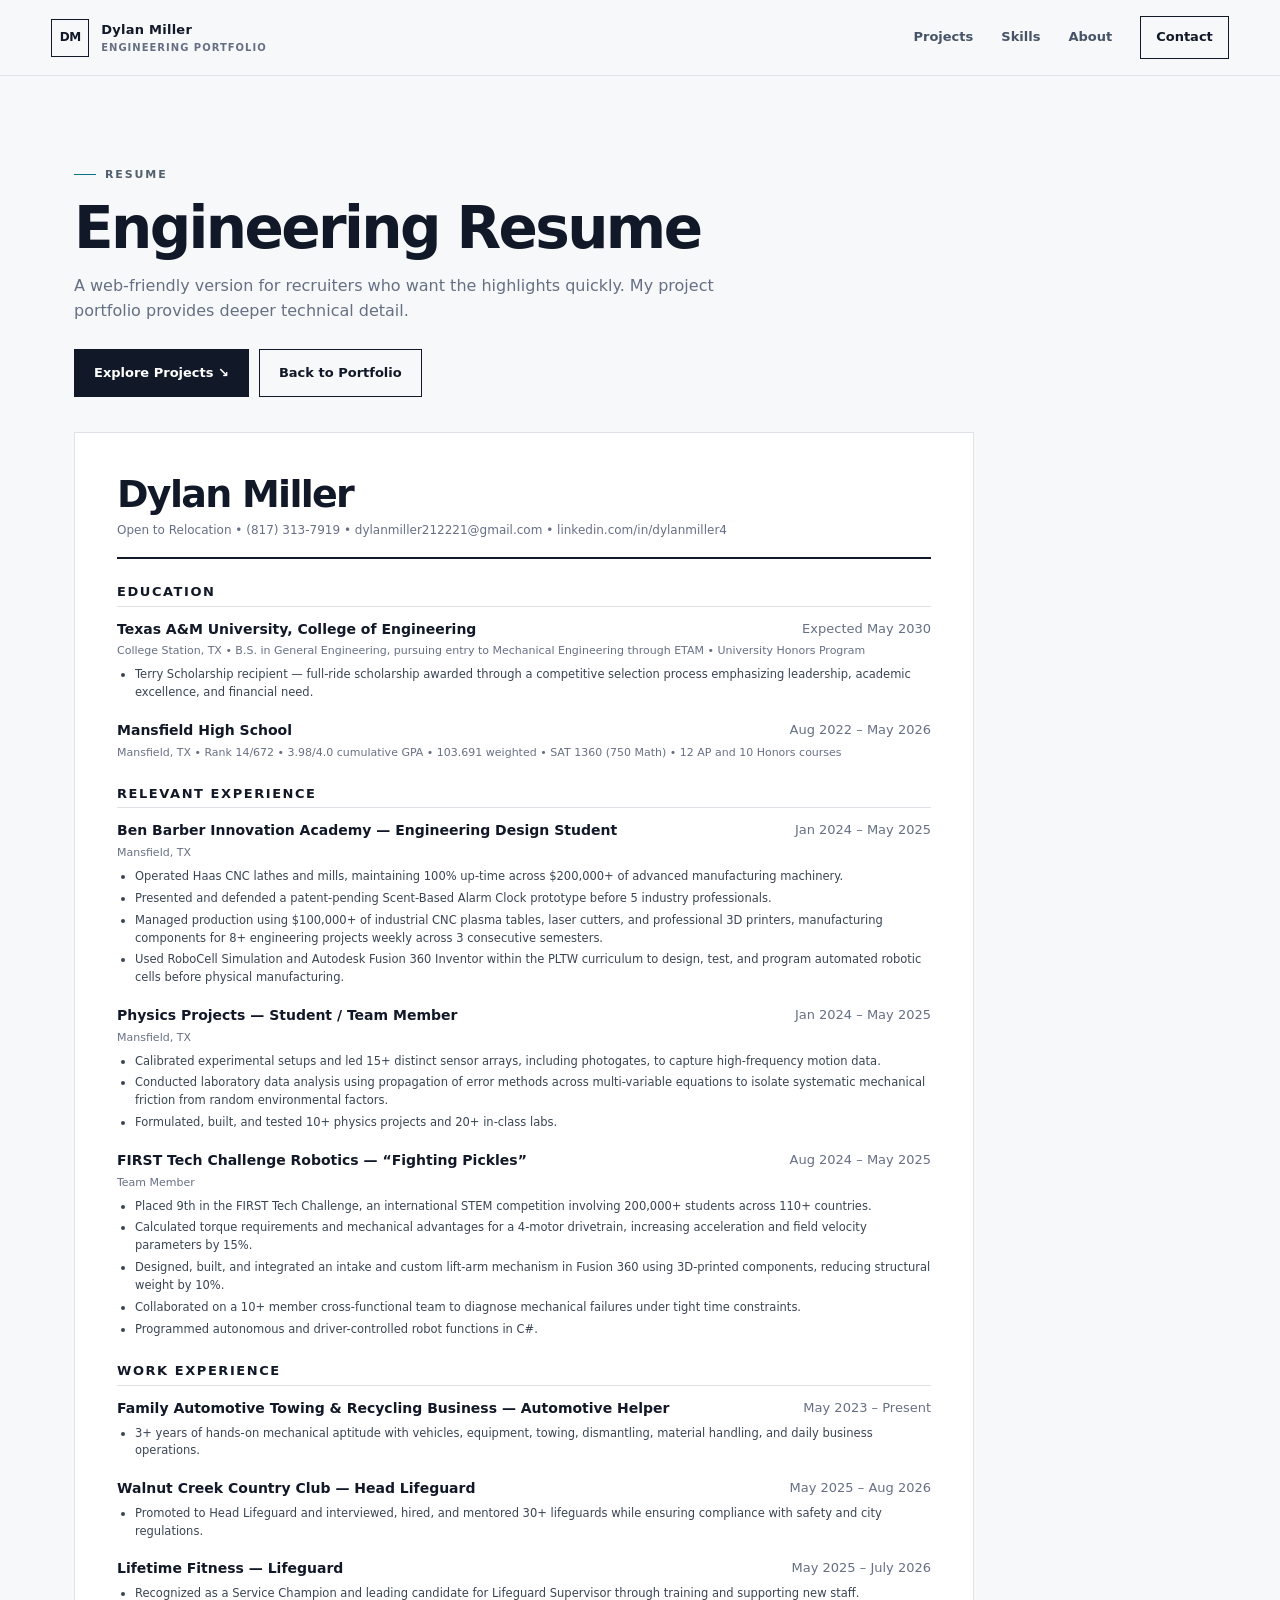
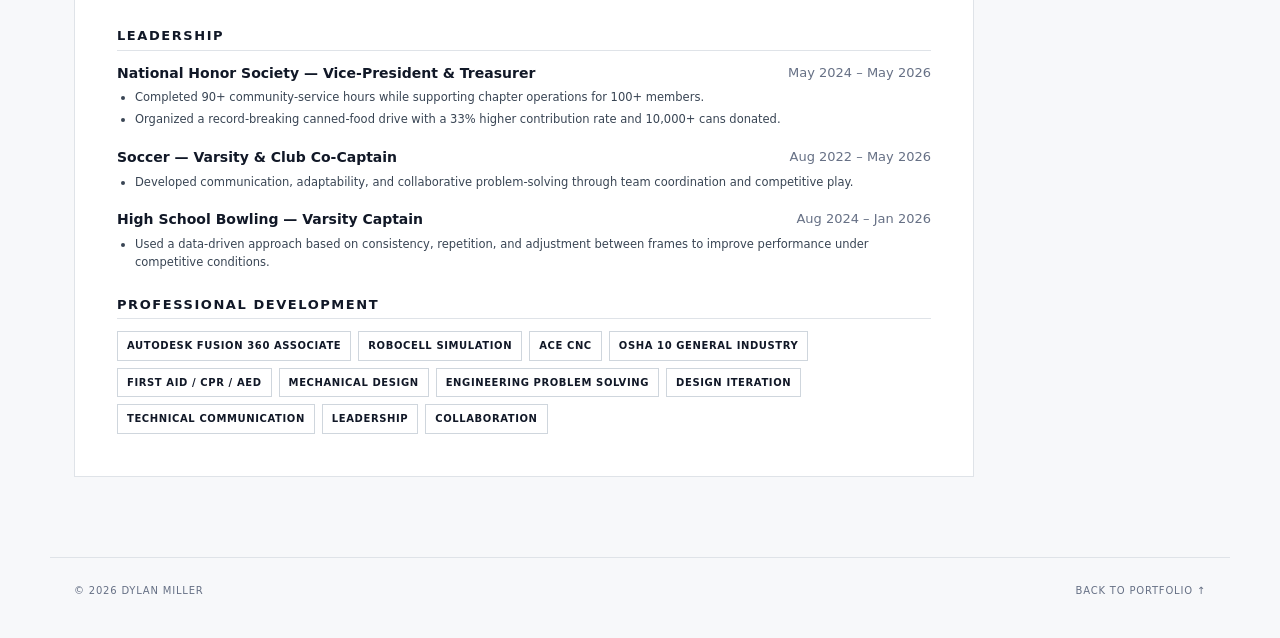
==== resume.html @ 082cd070 "Add files via upload" ====
<!DOCTYPE html>
<html lang="en">
<head>
<meta charset="UTF-8">
<meta name="viewport" content="width=device-width,initial-scale=1.0">
<title>Resume | Dylan Miller</title>
<link rel="stylesheet" href="styles.css">
<style>
.resume-page{padding-bottom:80px}
.web-resume{background:#fff;border:1px solid var(--line);padding:42px;max-width:900px;margin-top:35px}
.web-resume header{border-bottom:2px solid var(--ink);padding-bottom:18px;margin-bottom:24px}
.web-resume h1{font-size:38px;margin:0 0 6px}
.contact-line{font-size:12px;color:var(--muted)}
.resume-section{margin-top:26px}
.resume-section h2{font-size:13px;letter-spacing:.12em;text-transform:uppercase;border-bottom:1px solid var(--line);padding-bottom:7px;margin-bottom:12px}
.resume-item{margin-bottom:18px}
.resume-item .top{display:flex;justify-content:space-between;gap:20px;font-size:13px}
.resume-item .top strong{font-size:14px}
.resume-item .date{color:var(--muted);white-space:nowrap}
.resume-item .sub{font-size:11px;color:var(--muted);margin:2px 0 7px}
.resume-item ul{margin:5px 0 0 18px;padding:0}
.resume-item li{font-size:11.5px;margin:4px 0;color:#394554}
.resume-tags{display:flex;flex-wrap:wrap;gap:7px}
.resume-tags span{border:1px solid #cfd6dd;padding:6px 9px;font-size:10px;font-weight:750;text-transform:uppercase;letter-spacing:.06em}
.resume-actions{display:flex;gap:10px;margin-top:25px;flex-wrap:wrap}
@media(max-width:650px){.web-resume{padding:25px}.resume-item .top{display:block}.resume-item .date{display:block;margin-top:2px}}
</style>
</head>
<body>
<header class="site-header">
<a class="brand" href="index.html"><span class="brand-mark">DM</span><span class="brand-text">Dylan Miller<span>Engineering Portfolio</span></span></a>
<nav><a href="index.html#projects">Projects</a><a href="index.html#skills">Skills</a><a href="index.html#about">About</a><a class="nav-cta" href="index.html#contact">Contact</a></nav>
</header>

<main class="resume-page">
<div class="kicker"><span></span> RESUME</div>
<h1>Engineering Resume</h1>
<p class="resume-note">A web-friendly version for recruiters who want the highlights quickly. My project portfolio provides deeper technical detail.</p>

<div class="resume-actions">
<a class="btn primary" href="index.html#projects">Explore Projects ↘</a>
<a class="btn secondary" href="index.html">Back to Portfolio</a>
</div>

<section class="web-resume">
<header>
<h1>Dylan Miller</h1>
<div class="contact-line">Open to Relocation • (817) 313-7919 • dylanmiller212221@gmail.com • linkedin.com/in/dylanmiller4</div>
</header>

<div class="resume-section">
<h2>Education</h2>
<div class="resume-item">
<div class="top"><strong>Texas A&M University, College of Engineering</strong><span class="date">Expected May 2030</span></div>
<div class="sub">College Station, TX • B.S. in General Engineering, pursuing entry to Mechanical Engineering through ETAM • University Honors Program</div>
<ul><li>Terry Scholarship recipient — full-ride scholarship awarded through a competitive selection process emphasizing leadership, academic excellence, and financial need.</li></ul>
</div>
<div class="resume-item">
<div class="top"><strong>Mansfield High School</strong><span class="date">Aug 2022 – May 2026</span></div>
<div class="sub">Mansfield, TX • Rank 14/672 • 3.98/4.0 cumulative GPA • 103.691 weighted • SAT 1360 (750 Math) • 12 AP and 10 Honors courses</div>
</div>
</div>

<div class="resume-section">
<h2>Relevant Experience</h2>
<div class="resume-item">
<div class="top"><strong>Ben Barber Innovation Academy — Engineering Design Student</strong><span class="date">Jan 2024 – May 2025</span></div>
<div class="sub">Mansfield, TX</div>
<ul>
<li>Operated Haas CNC lathes and mills, maintaining 100% up-time across $200,000+ of advanced manufacturing machinery.</li>
<li>Presented and defended a patent-pending Scent-Based Alarm Clock prototype before 5 industry professionals.</li>
<li>Managed production using $100,000+ of industrial CNC plasma tables, laser cutters, and professional 3D printers, manufacturing components for 8+ engineering projects weekly across 3 consecutive semesters.</li>
<li>Used RoboCell Simulation and Autodesk Fusion 360 Inventor within the PLTW curriculum to design, test, and program automated robotic cells before physical manufacturing.</li>
</ul>
</div>

<div class="resume-item">
<div class="top"><strong>Physics Projects — Student / Team Member</strong><span class="date">Jan 2024 – May 2025</span></div>
<div class="sub">Mansfield, TX</div>
<ul>
<li>Calibrated experimental setups and led 15+ distinct sensor arrays, including photogates, to capture high-frequency motion data.</li>
<li>Conducted laboratory data analysis using propagation of error methods across multi-variable equations to isolate systematic mechanical friction from random environmental factors.</li>
<li>Formulated, built, and tested 10+ physics projects and 20+ in-class labs.</li>
</ul>
</div>

<div class="resume-item">
<div class="top"><strong>FIRST Tech Challenge Robotics — “Fighting Pickles”</strong><span class="date">Aug 2024 – May 2025</span></div>
<div class="sub">Team Member</div>
<ul>
<li>Placed 9th in the FIRST Tech Challenge, an international STEM competition involving 200,000+ students across 110+ countries.</li>
<li>Calculated torque requirements and mechanical advantages for a 4-motor drivetrain, increasing acceleration and field velocity parameters by 15%.</li>
<li>Designed, built, and integrated an intake and custom lift-arm mechanism in Fusion 360 using 3D-printed components, reducing structural weight by 10%.</li>
<li>Collaborated on a 10+ member cross-functional team to diagnose mechanical failures under tight time constraints.</li>
<li>Programmed autonomous and driver-controlled robot functions in C#.</li>
</ul>
</div>
</div>

<div class="resume-section">
<h2>Work Experience</h2>
<div class="resume-item">
<div class="top"><strong>Family Automotive Towing & Recycling Business — Automotive Helper</strong><span class="date">May 2023 – Present</span></div>
<ul><li>3+ years of hands-on mechanical aptitude with vehicles, equipment, towing, dismantling, material handling, and daily business operations.</li></ul>
</div>
<div class="resume-item">
<div class="top"><strong>Walnut Creek Country Club — Head Lifeguard</strong><span class="date">May 2025 – Aug 2026</span></div>
<ul><li>Promoted to Head Lifeguard and interviewed, hired, and mentored 30+ lifeguards while ensuring compliance with safety and city regulations.</li></ul>
</div>
<div class="resume-item">
<div class="top"><strong>Lifetime Fitness — Lifeguard</strong><span class="date">May 2025 – July 2026</span></div>
<ul><li>Recognized as a Service Champion and leading candidate for Lifeguard Supervisor through training and supporting new staff.</li></ul>
</div>
</div>

<div class="resume-section">
<h2>Leadership</h2>
<div class="resume-item">
<div class="top"><strong>National Honor Society — Vice-President & Treasurer</strong><span class="date">May 2024 – May 2026</span></div>
<ul><li>Completed 90+ community-service hours while supporting chapter operations for 100+ members.</li><li>Organized a record-breaking canned-food drive with a 33% higher contribution rate and 10,000+ cans donated.</li></ul>
</div>
<div class="resume-item">
<div class="top"><strong>Soccer — Varsity & Club Co-Captain</strong><span class="date">Aug 2022 – May 2026</span></div>
<ul><li>Developed communication, adaptability, and collaborative problem-solving through team coordination and competitive play.</li></ul>
</div>
<div class="resume-item">
<div class="top"><strong>High School Bowling — Varsity Captain</strong><span class="date">Aug 2024 – Jan 2026</span></div>
<ul><li>Used a data-driven approach based on consistency, repetition, and adjustment between frames to improve performance under competitive conditions.</li></ul>
</div>
</div>

<div class="resume-section">
<h2>Professional Development</h2>
<div class="resume-tags">
<span>Autodesk Fusion 360 Associate</span><span>RoboCell Simulation</span><span>ACE CNC</span><span>OSHA 10 General Industry</span><span>First Aid / CPR / AED</span>
<span>Mechanical Design</span><span>Engineering Problem Solving</span><span>Design Iteration</span><span>Technical Communication</span><span>Leadership</span><span>Collaboration</span>
</div>
</div>
</section>
</main>
<footer><span>© 2026 Dylan Miller</span><a href="index.html">Back to portfolio ↑</a></footer>
</body>
</html>
---- styles.css ----
*{box-sizing:border-box}
:root{--ink:#111827;--muted:#667085;--paper:#f7f8fa;--card:#fff;--line:#dfe3e8;--accent:#0b7189;--accent2:#dff5f7;--dark:#0d1820;--max:1180px}
html{scroll-behavior:smooth}
body{margin:0;background:var(--paper);color:var(--ink);font-family:Inter,ui-sans-serif,system-ui,-apple-system,BlinkMacSystemFont,"Segoe UI",sans-serif;line-height:1.55}
a{color:inherit;text-decoration:none}.progress{position:fixed;top:0;left:0;height:3px;width:0;background:var(--accent);z-index:100}
.site-header{height:76px;padding:0 4vw;display:flex;align-items:center;justify-content:space-between;background:rgba(247,248,250,.9);backdrop-filter:blur(12px);border-bottom:1px solid var(--line);position:sticky;top:0;z-index:50}
.brand{display:flex;align-items:center;gap:12px;font-weight:800}.brand-mark{width:38px;height:38px;border:1.5px solid var(--ink);display:grid;place-items:center;font-size:12px;letter-spacing:-.04em}.brand-text{font-size:13px;letter-spacing:.02em}.brand-text span{display:block;color:var(--muted);font-size:10px;font-weight:600;letter-spacing:.1em;text-transform:uppercase}
nav{display:flex;align-items:center;gap:28px;font-size:13px;font-weight:650}nav a{color:#475467}nav a:hover{color:var(--ink)}nav .nav-cta{padding:10px 15px;border:1px solid var(--ink);color:var(--ink)}
.menu-btn{display:none;border:0;background:none;font-size:24px}
.section{max-width:var(--max);margin:auto;padding:105px 24px}.section-tight{max-width:var(--max);margin:auto;padding:0 24px}
.hero{min-height:680px;display:grid;grid-template-columns:1.05fr .95fr;align-items:center;gap:70px;padding-top:90px}
.kicker{font-size:11px;letter-spacing:.17em;font-weight:800;color:#52606d;display:flex;align-items:center;gap:9px}.kicker span{display:inline-block;width:22px;height:1px;background:var(--accent)}
h1,h2,h3{margin:0;line-height:1.04;letter-spacing:-.045em}h1{font-size:clamp(48px,6vw,78px);margin:22px 0 25px;font-weight:800}h1 em,h2 em{font-style:normal;color:var(--accent)}
.hero-copy>p{max-width:600px;color:#596575;font-size:17px}.hero-actions{display:flex;gap:12px;margin-top:30px;flex-wrap:wrap}.btn{display:inline-flex;align-items:center;justify-content:center;gap:20px;padding:13px 19px;border:1px solid var(--ink);font-size:13px;font-weight:750;transition:.2s}.btn.primary{background:var(--ink);color:#fff}.btn.primary:hover{transform:translateY(-2px);background:#233140}.btn.secondary{background:transparent}.btn.secondary:hover{background:#fff}.quick-links{display:flex;gap:25px;margin-top:24px;font-size:12px;font-weight:700}.quick-links a{text-decoration:underline;text-underline-offset:4px}
.hero-visual{display:flex;justify-content:center}.blueprint-card{position:relative;width:min(430px,100%);aspect-ratio:1/1.05;background:var(--dark);color:white;padding:34px;overflow:hidden;box-shadow:25px 25px 0 #e2e6ea}.bp-grid{position:absolute;inset:0;opacity:.17;background-image:linear-gradient(#fff 1px,transparent 1px),linear-gradient(90deg,#fff 1px,transparent 1px);background-size:32px 32px;mask-image:linear-gradient(to bottom,black,transparent 88%)}.bp-label{position:relative;font-size:10px;letter-spacing:.18em;color:#a7bdc4}.bp-number{position:absolute;right:32px;top:30px;font-size:11px;color:#94a9af}.bp-title{position:absolute;left:34px;bottom:145px;font-size:40px;font-weight:800;line-height:.92;letter-spacing:-.05em}.bp-line{position:absolute;left:34px;right:34px;bottom:126px;border-top:1px solid #61747a}.bp-spec{position:relative;margin-top:16px;font-size:9px;letter-spacing:.13em;color:#9bb0b5;display:flex;justify-content:space-between}.bp-spec:first-of-type{margin-top:0}.bp-spec{position:absolute;bottom:37px;left:34px;right:34px}.bp-spec:nth-of-type(2){bottom:57px}.bp-spec:nth-of-type(3){bottom:77px}.bp-spec b{color:#fff}
.stats{display:grid;grid-template-columns:repeat(4,1fr);border-top:1px solid var(--line);border-bottom:1px solid var(--line)}.stat{padding:25px 20px;border-right:1px solid var(--line)}.stat:last-child{border-right:0}.stat strong{display:block;font-size:29px;letter-spacing:-.05em}.stat span{font-size:11px;color:var(--muted);text-transform:uppercase;letter-spacing:.1em}
.section-heading{display:flex;justify-content:space-between;align-items:end;gap:30px;margin-bottom:45px}.section-heading h2{font-size:42px;margin-top:13px}.section-index{font-size:11px;color:var(--muted);letter-spacing:.12em}.heading-note{max-width:360px;font-size:13px;color:var(--muted);margin:0}
.featured{padding-bottom:80px}.featured-grid{display:grid;grid-template-columns:1.2fr .8fr;gap:50px;align-items:center}.featured-image{position:relative;background:#111;overflow:hidden}.featured-image img{width:100%;display:block;aspect-ratio:16/9;object-fit:cover}.image-caption{position:absolute;bottom:0;left:0;background:var(--dark);color:#fff;padding:9px 13px;font-size:10px;letter-spacing:.12em;text-transform:uppercase}.eyebrow{color:var(--accent);font-size:11px;text-transform:uppercase;font-weight:800;letter-spacing:.13em}.featured-copy>p:not(.eyebrow){font-size:17px;color:#566273}.tag-list,.skill-tags{display:flex;flex-wrap:wrap;gap:7px;margin:25px 0}.tag-list span,.skill-tags span{border:1px solid #cfd6dd;padding:6px 9px;font-size:10px;text-transform:uppercase;letter-spacing:.08em;font-weight:700;background:#fff}.text-link{font-size:12px;font-weight:800;text-decoration:underline;text-underline-offset:5px}.text-link span{font-size:15px}
.filters{display:flex;gap:8px;flex-wrap:wrap;margin-bottom:20px}.filter{border:1px solid var(--line);background:#fff;padding:8px 12px;font-size:11px;font-weight:750;cursor:pointer}.filter.active{background:var(--ink);color:#fff;border-color:var(--ink)}
.project-grid{display:grid;grid-template-columns:repeat(3,1fr);gap:18px}.project-card{background:#fff;border:1px solid var(--line);transition:.25s;overflow:hidden;display:flex;flex-direction:column}.project-card:hover{transform:translateY(-5px);box-shadow:0 15px 35px rgba(15,23,42,.08)}.project-card img{width:100%;aspect-ratio:16/9;object-fit:cover;display:block}.project-body{padding:21px 21px 24px;display:flex;flex-direction:column;flex:1}.project-category{font-size:9px;letter-spacing:.13em;text-transform:uppercase;color:var(--accent);font-weight:850}.project-body h3{font-size:24px;margin:9px 0 11px}.project-body p{font-size:13px;color:var(--muted);margin:0 0 18px}.project-body .tag-list{margin:0 0 18px}.project-body .text-link{margin-top:auto}
.skills-section{background:var(--dark);color:#fff;max-width:none;padding-left:max(24px,calc((100vw - var(--max))/2 + 24px));padding-right:max(24px,calc((100vw - var(--max))/2 + 24px))}.skills-section .kicker{color:#9eafb5}.skills-grid{display:grid;grid-template-columns:repeat(3,1fr);gap:15px}.skill-card{border:1px solid #33434b;padding:28px;min-height:280px}.skill-num{font-size:10px;letter-spacing:.13em;color:#90a5ab}.skill-card h3{font-size:29px;margin:45px 0 13px}.skill-card p{font-size:13px;color:#a9b6ba}.skill-tags span{background:transparent;border-color:#46575e;color:#d7e0e2}
.about-panel,.contact-panel{display:grid;grid-template-columns:1fr 1fr;gap:70px;border-top:1px solid var(--line);padding-top:45px}.about-panel h2,.contact-panel h2{font-size:42px;margin-top:13px}.about-copy>p{font-size:16px;color:#566273;margin-top:0}.about-details{margin-top:35px;border-top:1px solid var(--line)}.about-details div{display:flex;justify-content:space-between;gap:20px;padding:13px 0;border-bottom:1px solid var(--line);font-size:12px}.about-details span{color:var(--muted);font-size:9px;letter-spacing:.12em;font-weight:800}.about-details strong{font-size:12px}
.documents-section{padding-top:50px}.document-grid{display:grid;grid-template-columns:repeat(3,1fr);gap:15px}.document-card{background:#fff;border:1px solid var(--line);padding:25px;min-height:190px;display:flex;flex-direction:column}.doc-type{font-size:10px;letter-spacing:.15em;font-weight:850;color:var(--accent)}.document-card h3{font-size:23px;margin:25px 0 8px}.document-card p{font-size:12px;color:var(--muted);margin:0 0 20px}.document-card .text-link{margin-top:auto}
.contact-section{padding-top:70px}.contact-panel{background:var(--accent2);border:0;padding:55px}.contact-actions{display:flex;align-items:center;gap:12px;justify-content:flex-end}
footer{max-width:var(--max);margin:auto;border-top:1px solid var(--line);padding:25px 24px 40px;display:flex;justify-content:space-between;gap:20px;font-size:10px;color:var(--muted);text-transform:uppercase;letter-spacing:.08em}
.resume-page{max-width:var(--max);margin:auto;padding:90px 24px 120px}.resume-page h1{font-size:58px;margin:15px 0}.resume-note{color:var(--muted);max-width:700px}.resume-frame{position:relative;background:#fff;border:1px solid var(--line);min-height:800px;margin-top:35px}.resume-frame iframe{width:100%;height:900px;border:0}.resume-fallback{display:none;position:absolute;inset:0;background:#fff;place-items:center;text-align:center;padding:30px}.resume-fallback h2{font-size:30px}.resume-fallback p{color:var(--muted)}
@media(max-width:850px){nav{display:none}.menu-btn{display:block}.hero{grid-template-columns:1fr;gap:40px;padding-top:65px}.hero-visual{justify-content:flex-start}.stats{grid-template-columns:repeat(2,1fr)}.stat:nth-child(2){border-right:0}.stat:nth-child(-n+2){border-bottom:1px solid var(--line)}.featured-grid,.about-panel,.contact-panel{grid-template-columns:1fr;gap:30px}.project-grid{grid-template-columns:repeat(2,1fr)}.skills-grid,.document-grid{grid-template-columns:1fr}.contact-actions{justify-content:flex-start}.section{padding-top:75px;padding-bottom:75px}}
@media(max-width:580px){.site-header{padding:0 18px}.brand-text{display:none}.hero{min-height:auto}.hero h1{font-size:47px}.section-heading{display:block}.heading-note{margin-top:15px}.project-grid{grid-template-columns:1fr}.stats{grid-template-columns:1fr 1fr}.stat{padding:20px 14px}.bp-title{font-size:31px}.contact-panel{padding:32px 25px}.about-panel h2,.contact-panel h2,.section-heading h2{font-size:34px}footer{flex-direction:column}}
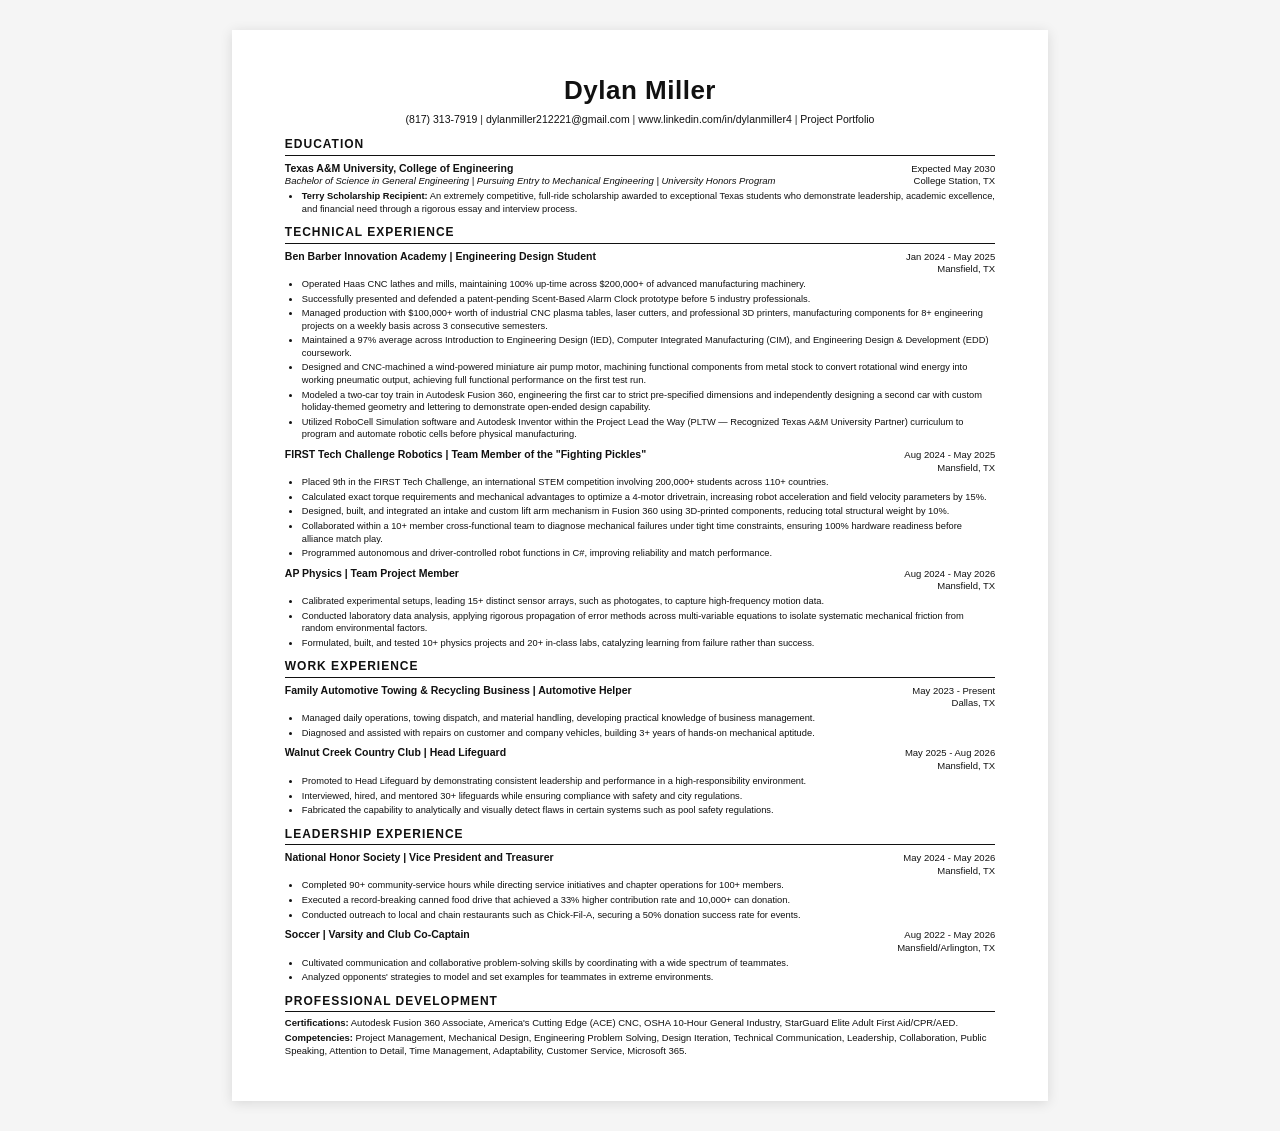
==== commit 8c0d6152: "Update resume.html" ====
--- a/resume.html
+++ b/resume.html
@@ -1,143 +1,597 @@
 <!DOCTYPE html>
 <html lang="en">
 <head>
-<meta charset="UTF-8">
-<meta name="viewport" content="width=device-width,initial-scale=1.0">
-<title>Resume | Dylan Miller</title>
-<link rel="stylesheet" href="styles.css">
-<style>
-.resume-page{padding-bottom:80px}
-.web-resume{background:#fff;border:1px solid var(--line);padding:42px;max-width:900px;margin-top:35px}
-.web-resume header{border-bottom:2px solid var(--ink);padding-bottom:18px;margin-bottom:24px}
-.web-resume h1{font-size:38px;margin:0 0 6px}
-.contact-line{font-size:12px;color:var(--muted)}
-.resume-section{margin-top:26px}
-.resume-section h2{font-size:13px;letter-spacing:.12em;text-transform:uppercase;border-bottom:1px solid var(--line);padding-bottom:7px;margin-bottom:12px}
-.resume-item{margin-bottom:18px}
-.resume-item .top{display:flex;justify-content:space-between;gap:20px;font-size:13px}
-.resume-item .top strong{font-size:14px}
-.resume-item .date{color:var(--muted);white-space:nowrap}
-.resume-item .sub{font-size:11px;color:var(--muted);margin:2px 0 7px}
-.resume-item ul{margin:5px 0 0 18px;padding:0}
-.resume-item li{font-size:11.5px;margin:4px 0;color:#394554}
-.resume-tags{display:flex;flex-wrap:wrap;gap:7px}
-.resume-tags span{border:1px solid #cfd6dd;padding:6px 9px;font-size:10px;font-weight:750;text-transform:uppercase;letter-spacing:.06em}
-.resume-actions{display:flex;gap:10px;margin-top:25px;flex-wrap:wrap}
-@media(max-width:650px){.web-resume{padding:25px}.resume-item .top{display:block}.resume-item .date{display:block;margin-top:2px}}
-</style>
+  <meta charset="UTF-8">
+  <meta name="viewport" content="width=device-width, initial-scale=1.0">
+  <title>Dylan Miller | Resume</title>
+
+  <style>
+    * {
+      box-sizing: border-box;
+    }
+
+    body {
+      margin: 0;
+      background: #f5f5f5;
+      color: #111;
+      font-family: Arial, Helvetica, sans-serif;
+      line-height: 1.35;
+    }
+
+    .resume {
+      width: 8.5in;
+      min-height: 11in;
+      margin: 30px auto;
+      padding: 0.45in 0.55in;
+      background: white;
+      box-shadow: 0 2px 12px rgba(0,0,0,0.12);
+    }
+
+    /* HEADER */
+
+    .header {
+      text-align: center;
+      margin-bottom: 10px;
+    }
+
+    .name {
+      font-size: 26px;
+      font-weight: 700;
+      letter-spacing: 0.5px;
+      margin-bottom: 4px;
+    }
+
+    .contact {
+      font-size: 10.5px;
+      color: #333;
+    }
+
+    .contact a {
+      color: #111;
+      text-decoration: none;
+    }
+
+    .contact a:hover {
+      text-decoration: underline;
+    }
+
+    /* SECTIONS */
+
+    .section {
+      margin-top: 9px;
+    }
+
+    .section-title {
+      font-size: 12px;
+      font-weight: 700;
+      letter-spacing: 1px;
+      border-bottom: 1.5px solid #111;
+      padding-bottom: 2px;
+      margin-bottom: 5px;
+    }
+
+    /* EDUCATION / EXPERIENCE */
+
+    .entry {
+      margin-bottom: 6px;
+    }
+
+    .entry-header {
+      display: flex;
+      justify-content: space-between;
+      align-items: baseline;
+      gap: 10px;
+    }
+
+    .entry-title {
+      font-size: 10.5px;
+      font-weight: 700;
+    }
+
+    .entry-date {
+      font-size: 9.5px;
+      white-space: nowrap;
+      text-align: right;
+    }
+
+    .entry-subtitle {
+      display: flex;
+      justify-content: space-between;
+      align-items: baseline;
+      gap: 10px;
+      font-size: 9.5px;
+      font-style: italic;
+    }
+
+    .entry-location {
+      white-space: nowrap;
+      text-align: right;
+      font-style: normal;
+    }
+
+    ul {
+      margin: 2px 0 0 16px;
+      padding: 0;
+    }
+
+    li {
+      font-size: 9.3px;
+      margin-bottom: 2px;
+      padding-left: 1px;
+    }
+
+    /* PROFESSIONAL DEVELOPMENT */
+
+    .development {
+      font-size: 9.5px;
+      margin-top: 2px;
+    }
+
+    .development strong {
+      font-weight: 700;
+    }
+
+    /* LINKS */
+
+    .portfolio-link {
+      color: #111;
+      text-decoration: none;
+    }
+
+    .portfolio-link:hover {
+      text-decoration: underline;
+    }
+
+    /* PRINT */
+
+    @media print {
+      body {
+        background: white;
+      }
+
+      .resume {
+        width: 8.5in;
+        min-height: 11in;
+        margin: 0;
+        padding: 0.45in 0.55in;
+        box-shadow: none;
+      }
+
+      @page {
+        size: Letter;
+        margin: 0;
+      }
+    }
+
+    /* MOBILE */
+
+    @media screen and (max-width: 900px) {
+      .resume {
+        width: 95%;
+        min-height: auto;
+        margin: 15px auto;
+        padding: 25px;
+      }
+
+      .entry-header,
+      .entry-subtitle {
+        flex-direction: column;
+        gap: 0;
+      }
+
+      .entry-date,
+      .entry-location {
+        text-align: left;
+      }
+    }
+  </style>
 </head>
+
 <body>
-<header class="site-header">
-<a class="brand" href="index.html"><span class="brand-mark">DM</span><span class="brand-text">Dylan Miller<span>Engineering Portfolio</span></span></a>
-<nav><a href="index.html#projects">Projects</a><a href="index.html#skills">Skills</a><a href="index.html#about">About</a><a class="nav-cta" href="index.html#contact">Contact</a></nav>
-</header>
-
-<main class="resume-page">
-<div class="kicker"><span></span> RESUME</div>
-<h1>Engineering Resume</h1>
-<p class="resume-note">A web-friendly version for recruiters who want the highlights quickly. My project portfolio provides deeper technical detail.</p>
-
-<div class="resume-actions">
-<a class="btn primary" href="index.html#projects">Explore Projects ↘</a>
-<a class="btn secondary" href="index.html">Back to Portfolio</a>
-</div>
-
-<section class="web-resume">
-<header>
-<h1>Dylan Miller</h1>
-<div class="contact-line">Open to Relocation • (817) 313-7919 • dylanmiller212221@gmail.com • linkedin.com/in/dylanmiller4</div>
-</header>
-
-<div class="resume-section">
-<h2>Education</h2>
-<div class="resume-item">
-<div class="top"><strong>Texas A&M University, College of Engineering</strong><span class="date">Expected May 2030</span></div>
-<div class="sub">College Station, TX • B.S. in General Engineering, pursuing entry to Mechanical Engineering through ETAM • University Honors Program</div>
-<ul><li>Terry Scholarship recipient — full-ride scholarship awarded through a competitive selection process emphasizing leadership, academic excellence, and financial need.</li></ul>
-</div>
-<div class="resume-item">
-<div class="top"><strong>Mansfield High School</strong><span class="date">Aug 2022 – May 2026</span></div>
-<div class="sub">Mansfield, TX • Rank 14/672 • 3.98/4.0 cumulative GPA • 103.691 weighted • SAT 1360 (750 Math) • 12 AP and 10 Honors courses</div>
-</div>
-</div>
-
-<div class="resume-section">
-<h2>Relevant Experience</h2>
-<div class="resume-item">
-<div class="top"><strong>Ben Barber Innovation Academy — Engineering Design Student</strong><span class="date">Jan 2024 – May 2025</span></div>
-<div class="sub">Mansfield, TX</div>
-<ul>
-<li>Operated Haas CNC lathes and mills, maintaining 100% up-time across $200,000+ of advanced manufacturing machinery.</li>
-<li>Presented and defended a patent-pending Scent-Based Alarm Clock prototype before 5 industry professionals.</li>
-<li>Managed production using $100,000+ of industrial CNC plasma tables, laser cutters, and professional 3D printers, manufacturing components for 8+ engineering projects weekly across 3 consecutive semesters.</li>
-<li>Used RoboCell Simulation and Autodesk Fusion 360 Inventor within the PLTW curriculum to design, test, and program automated robotic cells before physical manufacturing.</li>
-</ul>
-</div>
-
-<div class="resume-item">
-<div class="top"><strong>Physics Projects — Student / Team Member</strong><span class="date">Jan 2024 – May 2025</span></div>
-<div class="sub">Mansfield, TX</div>
-<ul>
-<li>Calibrated experimental setups and led 15+ distinct sensor arrays, including photogates, to capture high-frequency motion data.</li>
-<li>Conducted laboratory data analysis using propagation of error methods across multi-variable equations to isolate systematic mechanical friction from random environmental factors.</li>
-<li>Formulated, built, and tested 10+ physics projects and 20+ in-class labs.</li>
-</ul>
-</div>
-
-<div class="resume-item">
-<div class="top"><strong>FIRST Tech Challenge Robotics — “Fighting Pickles”</strong><span class="date">Aug 2024 – May 2025</span></div>
-<div class="sub">Team Member</div>
-<ul>
-<li>Placed 9th in the FIRST Tech Challenge, an international STEM competition involving 200,000+ students across 110+ countries.</li>
-<li>Calculated torque requirements and mechanical advantages for a 4-motor drivetrain, increasing acceleration and field velocity parameters by 15%.</li>
-<li>Designed, built, and integrated an intake and custom lift-arm mechanism in Fusion 360 using 3D-printed components, reducing structural weight by 10%.</li>
-<li>Collaborated on a 10+ member cross-functional team to diagnose mechanical failures under tight time constraints.</li>
-<li>Programmed autonomous and driver-controlled robot functions in C#.</li>
-</ul>
-</div>
-</div>
-
-<div class="resume-section">
-<h2>Work Experience</h2>
-<div class="resume-item">
-<div class="top"><strong>Family Automotive Towing & Recycling Business — Automotive Helper</strong><span class="date">May 2023 – Present</span></div>
-<ul><li>3+ years of hands-on mechanical aptitude with vehicles, equipment, towing, dismantling, material handling, and daily business operations.</li></ul>
-</div>
-<div class="resume-item">
-<div class="top"><strong>Walnut Creek Country Club — Head Lifeguard</strong><span class="date">May 2025 – Aug 2026</span></div>
-<ul><li>Promoted to Head Lifeguard and interviewed, hired, and mentored 30+ lifeguards while ensuring compliance with safety and city regulations.</li></ul>
-</div>
-<div class="resume-item">
-<div class="top"><strong>Lifetime Fitness — Lifeguard</strong><span class="date">May 2025 – July 2026</span></div>
-<ul><li>Recognized as a Service Champion and leading candidate for Lifeguard Supervisor through training and supporting new staff.</li></ul>
-</div>
-</div>
-
-<div class="resume-section">
-<h2>Leadership</h2>
-<div class="resume-item">
-<div class="top"><strong>National Honor Society — Vice-President & Treasurer</strong><span class="date">May 2024 – May 2026</span></div>
-<ul><li>Completed 90+ community-service hours while supporting chapter operations for 100+ members.</li><li>Organized a record-breaking canned-food drive with a 33% higher contribution rate and 10,000+ cans donated.</li></ul>
-</div>
-<div class="resume-item">
-<div class="top"><strong>Soccer — Varsity & Club Co-Captain</strong><span class="date">Aug 2022 – May 2026</span></div>
-<ul><li>Developed communication, adaptability, and collaborative problem-solving through team coordination and competitive play.</li></ul>
-</div>
-<div class="resume-item">
-<div class="top"><strong>High School Bowling — Varsity Captain</strong><span class="date">Aug 2024 – Jan 2026</span></div>
-<ul><li>Used a data-driven approach based on consistency, repetition, and adjustment between frames to improve performance under competitive conditions.</li></ul>
-</div>
-</div>
-
-<div class="resume-section">
-<h2>Professional Development</h2>
-<div class="resume-tags">
-<span>Autodesk Fusion 360 Associate</span><span>RoboCell Simulation</span><span>ACE CNC</span><span>OSHA 10 General Industry</span><span>First Aid / CPR / AED</span>
-<span>Mechanical Design</span><span>Engineering Problem Solving</span><span>Design Iteration</span><span>Technical Communication</span><span>Leadership</span><span>Collaboration</span>
-</div>
-</div>
-</section>
-</main>
-<footer><span>© 2026 Dylan Miller</span><a href="index.html">Back to portfolio ↑</a></footer>
+
+  <main class="resume">
+
+    <!-- HEADER -->
+
+    <header class="header">
+      <div class="name">Dylan Miller</div>
+
+      <div class="contact">
+        <a href="tel:8173137919">(817) 313-7919</a>
+        |
+        <a href="mailto:dylanmiller212221@gmail.com">
+          dylanmiller212221@gmail.com
+        </a>
+        |
+        <a
+          href="https://www.linkedin.com/in/dylanmiller4"
+          target="_blank"
+        >
+          www.linkedin.com/in/dylanmiller4
+        </a>
+        |
+        <a
+          class="portfolio-link"
+          href="index.html"
+        >
+          Project Portfolio
+        </a>
+      </div>
+    </header>
+
+
+    <!-- EDUCATION -->
+
+    <section class="section">
+      <div class="section-title">EDUCATION</div>
+
+      <div class="entry">
+
+        <div class="entry-header">
+          <div class="entry-title">
+            Texas A&M University, College of Engineering
+          </div>
+
+          <div class="entry-date">
+            Expected May 2030
+          </div>
+        </div>
+
+        <div class="entry-subtitle">
+          <div>
+            Bachelor of Science in General Engineering | Pursuing Entry to Mechanical Engineering | University Honors Program
+          </div>
+
+          <div class="entry-location">
+            College Station, TX
+          </div>
+        </div>
+
+        <ul>
+          <li>
+            <strong>Terry Scholarship Recipient:</strong>
+            An extremely competitive, full-ride scholarship awarded to exceptional Texas students who demonstrate leadership,
+            academic excellence, and financial need through a rigorous essay and interview process.
+          </li>
+        </ul>
+
+      </div>
+    </section>
+
+
+    <!-- TECHNICAL EXPERIENCE -->
+
+    <section class="section">
+      <div class="section-title">TECHNICAL EXPERIENCE</div>
+
+      <!-- BEN BARBER -->
+
+      <div class="entry">
+
+        <div class="entry-header">
+          <div class="entry-title">
+            Ben Barber Innovation Academy | Engineering Design Student
+          </div>
+
+          <div class="entry-date">
+            Jan 2024 - May 2025
+          </div>
+        </div>
+
+        <div class="entry-subtitle">
+          <div></div>
+          <div class="entry-location">
+            Mansfield, TX
+          </div>
+        </div>
+
+        <ul>
+          <li>
+            Operated Haas CNC lathes and mills, maintaining 100% up-time across $200,000+ of advanced manufacturing machinery.
+          </li>
+
+          <li>
+            Successfully presented and defended a patent-pending Scent-Based Alarm Clock prototype before 5 industry professionals.
+          </li>
+
+          <li>
+            Managed production with $100,000+ worth of industrial CNC plasma tables, laser cutters, and professional 3D printers,
+            manufacturing components for 8+ engineering projects on a weekly basis across 3 consecutive semesters.
+          </li>
+
+          <li>
+            Maintained a 97% average across Introduction to Engineering Design (IED), Computer Integrated Manufacturing (CIM),
+            and Engineering Design & Development (EDD) coursework.
+          </li>
+
+          <li>
+            Designed and CNC-machined a wind-powered miniature air pump motor, machining functional components from metal stock
+            to convert rotational wind energy into working pneumatic output, achieving full functional performance on the first test run.
+          </li>
+
+          <li>
+            Modeled a two-car toy train in Autodesk Fusion 360, engineering the first car to strict pre-specified dimensions and
+            independently designing a second car with custom holiday-themed geometry and lettering to demonstrate open-ended design capability.
+          </li>
+
+          <li>
+            Utilized RoboCell Simulation software and Autodesk Inventor within the Project Lead the Way (PLTW — Recognized Texas A&M
+            University Partner) curriculum to program and automate robotic cells before physical manufacturing.
+          </li>
+        </ul>
+
+      </div>
+
+
+      <!-- FTC ROBOTICS -->
+
+      <div class="entry">
+
+        <div class="entry-header">
+          <div class="entry-title">
+            FIRST Tech Challenge Robotics | Team Member of the "Fighting Pickles"
+          </div>
+
+          <div class="entry-date">
+            Aug 2024 - May 2025
+          </div>
+        </div>
+
+        <div class="entry-subtitle">
+          <div></div>
+          <div class="entry-location">
+            Mansfield, TX
+          </div>
+        </div>
+
+        <ul>
+          <li>
+            Placed 9th in the FIRST Tech Challenge, an international STEM competition involving 200,000+ students across 110+ countries.
+          </li>
+
+          <li>
+            Calculated exact torque requirements and mechanical advantages to optimize a 4-motor drivetrain, increasing robot acceleration
+            and field velocity parameters by 15%.
+          </li>
+
+          <li>
+            Designed, built, and integrated an intake and custom lift arm mechanism in Fusion 360 using 3D-printed components,
+            reducing total structural weight by 10%.
+          </li>
+
+          <li>
+            Collaborated within a 10+ member cross-functional team to diagnose mechanical failures under tight time constraints,
+            ensuring 100% hardware readiness before alliance match play.
+          </li>
+
+          <li>
+            Programmed autonomous and driver-controlled robot functions in C#, improving reliability and match performance.
+          </li>
+        </ul>
+
+      </div>
+
+
+      <!-- AP PHYSICS -->
+
+      <div class="entry">
+
+        <div class="entry-header">
+          <div class="entry-title">
+            AP Physics | Team Project Member
+          </div>
+
+          <div class="entry-date">
+            Aug 2024 - May 2026
+          </div>
+        </div>
+
+        <div class="entry-subtitle">
+          <div></div>
+          <div class="entry-location">
+            Mansfield, TX
+          </div>
+        </div>
+
+        <ul>
+          <li>
+            Calibrated experimental setups, leading 15+ distinct sensor arrays, such as photogates, to capture high-frequency motion data.
+          </li>
+
+          <li>
+            Conducted laboratory data analysis, applying rigorous propagation of error methods across multi-variable equations to isolate
+            systematic mechanical friction from random environmental factors.
+          </li>
+
+          <li>
+            Formulated, built, and tested 10+ physics projects and 20+ in-class labs, catalyzing learning from failure rather than success.
+          </li>
+        </ul>
+
+      </div>
+
+    </section>
+
+
+    <!-- WORK EXPERIENCE -->
+
+    <section class="section">
+      <div class="section-title">WORK EXPERIENCE</div>
+
+      <!-- AUTOMOTIVE -->
+
+      <div class="entry">
+
+        <div class="entry-header">
+          <div class="entry-title">
+            Family Automotive Towing & Recycling Business | Automotive Helper
+          </div>
+
+          <div class="entry-date">
+            May 2023 - Present
+          </div>
+        </div>
+
+        <div class="entry-subtitle">
+          <div></div>
+          <div class="entry-location">
+            Dallas, TX
+          </div>
+        </div>
+
+        <ul>
+          <li>
+            Managed daily operations, towing dispatch, and material handling, developing practical knowledge of business management.
+          </li>
+
+          <li>
+            Diagnosed and assisted with repairs on customer and company vehicles, building 3+ years of hands-on mechanical aptitude.
+          </li>
+        </ul>
+
+      </div>
+
+
+      <!-- LIFEGUARD -->
+
+      <div class="entry">
+
+        <div class="entry-header">
+          <div class="entry-title">
+            Walnut Creek Country Club | Head Lifeguard
+          </div>
+
+          <div class="entry-date">
+            May 2025 - Aug 2026
+          </div>
+        </div>
+
+        <div class="entry-subtitle">
+          <div></div>
+          <div class="entry-location">
+            Mansfield, TX
+          </div>
+        </div>
+
+        <ul>
+          <li>
+            Promoted to Head Lifeguard by demonstrating consistent leadership and performance in a high-responsibility environment.
+          </li>
+
+          <li>
+            Interviewed, hired, and mentored 30+ lifeguards while ensuring compliance with safety and city regulations.
+          </li>
+
+          <li>
+            Fabricated the capability to analytically and visually detect flaws in certain systems such as pool safety regulations.
+          </li>
+        </ul>
+
+      </div>
+
+    </section>
+
+
+    <!-- LEADERSHIP EXPERIENCE -->
+
+    <section class="section">
+      <div class="section-title">LEADERSHIP EXPERIENCE</div>
+
+      <!-- NHS -->
+
+      <div class="entry">
+
+        <div class="entry-header">
+          <div class="entry-title">
+            National Honor Society | Vice President and Treasurer
+          </div>
+
+          <div class="entry-date">
+            May 2024 - May 2026
+          </div>
+        </div>
+
+        <div class="entry-subtitle">
+          <div></div>
+          <div class="entry-location">
+            Mansfield, TX
+          </div>
+        </div>
+
+        <ul>
+          <li>
+            Completed 90+ community-service hours while directing service initiatives and chapter operations for 100+ members.
+          </li>
+
+          <li>
+            Executed a record-breaking canned food drive that achieved a 33% higher contribution rate and 10,000+ can donation.
+          </li>
+
+          <li>
+            Conducted outreach to local and chain restaurants such as Chick-Fil-A, securing a 50% donation success rate for events.
+          </li>
+        </ul>
+
+      </div>
+
+
+      <!-- SOCCER -->
+
+      <div class="entry">
+
+        <div class="entry-header">
+          <div class="entry-title">
+            Soccer | Varsity and Club Co-Captain
+          </div>
+
+          <div class="entry-date">
+            Aug 2022 - May 2026
+          </div>
+        </div>
+
+        <div class="entry-subtitle">
+          <div></div>
+          <div class="entry-location">
+            Mansfield/Arlington, TX
+          </div>
+        </div>
+
+        <ul>
+          <li>
+            Cultivated communication and collaborative problem-solving skills by coordinating with a wide spectrum of teammates.
+          </li>
+
+          <li>
+            Analyzed opponents' strategies to model and set examples for teammates in extreme environments.
+          </li>
+        </ul>
+
+      </div>
+
+    </section>
+
+
+    <!-- PROFESSIONAL DEVELOPMENT -->
+
+    <section class="section">
+      <div class="section-title">PROFESSIONAL DEVELOPMENT</div>
+
+      <div class="development">
+        <strong>Certifications:</strong>
+        Autodesk Fusion 360 Associate, America's Cutting Edge (ACE) CNC,
+        OSHA 10-Hour General Industry, StarGuard Elite Adult First Aid/CPR/AED.
+      </div>
+
+      <div class="development">
+        <strong>Competencies:</strong>
+        Project Management, Mechanical Design, Engineering Problem Solving, Design Iteration,
+        Technical Communication, Leadership, Collaboration, Public Speaking, Attention to Detail,
+        Time Management, Adaptability, Customer Service, Microsoft 365.
+      </div>
+
+    </section>
+
+  </main>
+
 </body>
 </html>
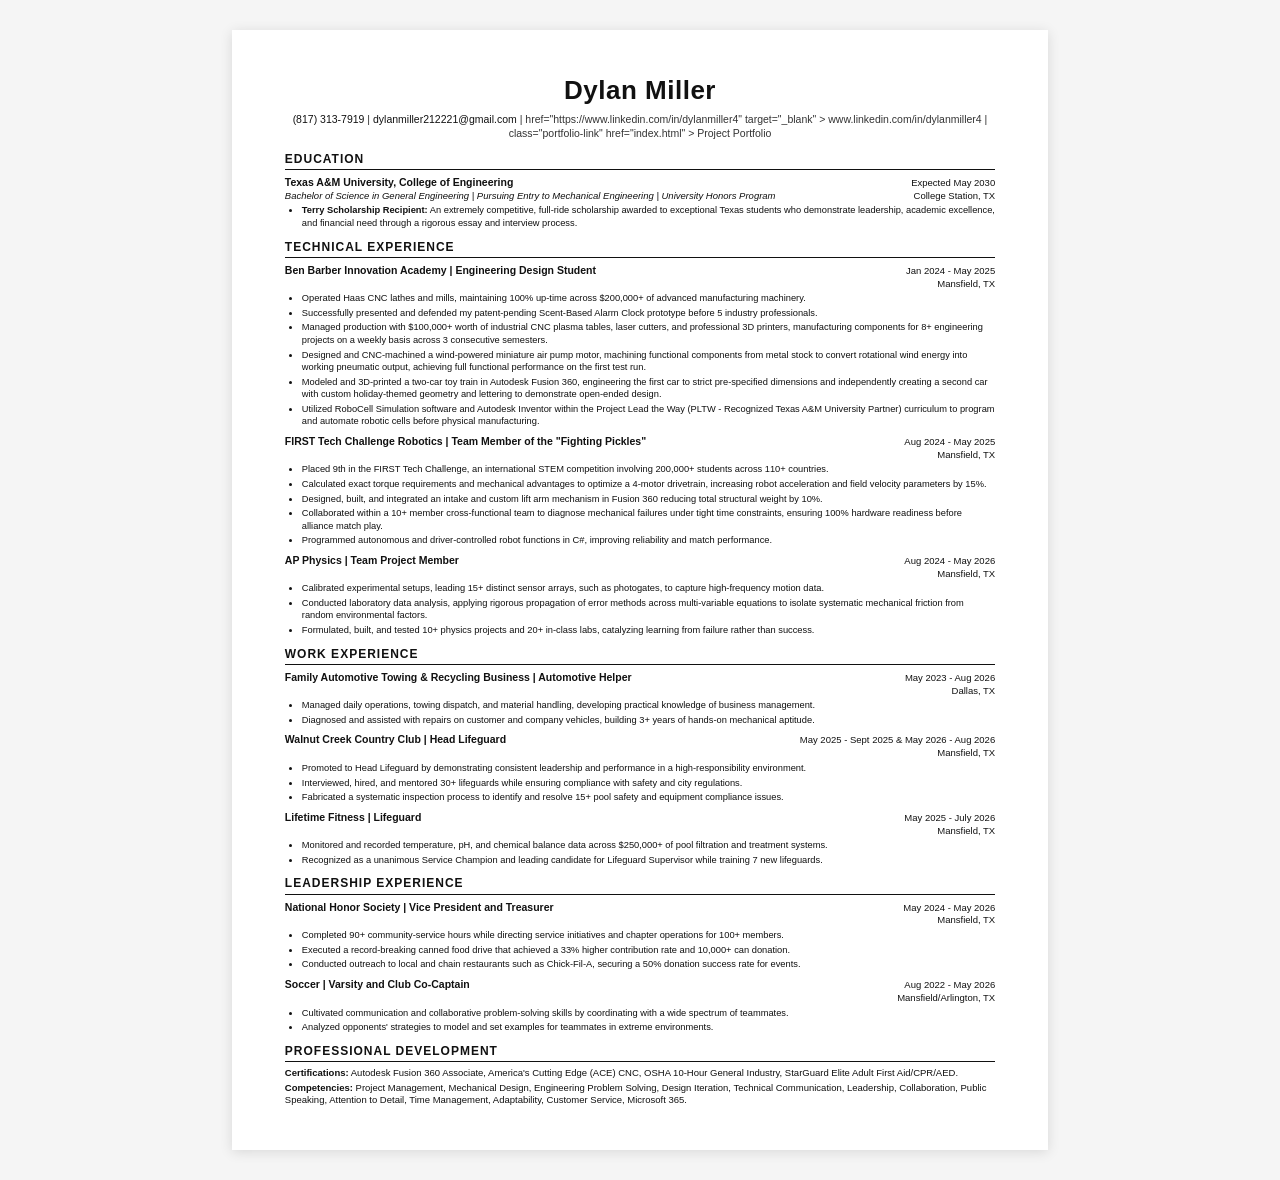
==== commit 799a4051: "Update resume.html" ====
--- a/resume.html
+++ b/resume.html
@@ -1,597 +1,493 @@
 <!DOCTYPE html>
 <html lang="en">
 <head>
-  <meta charset="UTF-8">
-  <meta name="viewport" content="width=device-width, initial-scale=1.0">
-  <title>Dylan Miller | Resume</title>
-
-  <style>
-    * {
-      box-sizing: border-box;
-    }
-
-    body {
-      margin: 0;
-      background: #f5f5f5;
-      color: #111;
-      font-family: Arial, Helvetica, sans-serif;
-      line-height: 1.35;
-    }
-
-    .resume {
-      width: 8.5in;
-      min-height: 11in;
-      margin: 30px auto;
-      padding: 0.45in 0.55in;
-      background: white;
-      box-shadow: 0 2px 12px rgba(0,0,0,0.12);
-    }
-
-    /* HEADER */
-
-    .header {
-      text-align: center;
-      margin-bottom: 10px;
-    }
-
-    .name {
-      font-size: 26px;
-      font-weight: 700;
-      letter-spacing: 0.5px;
-      margin-bottom: 4px;
-    }
-
-    .contact {
-      font-size: 10.5px;
-      color: #333;
-    }
-
-    .contact a {
-      color: #111;
-      text-decoration: none;
-    }
-
-    .contact a:hover {
-      text-decoration: underline;
-    }
-
-    /* SECTIONS */
-
-    .section {
-      margin-top: 9px;
-    }
-
-    .section-title {
-      font-size: 12px;
-      font-weight: 700;
-      letter-spacing: 1px;
-      border-bottom: 1.5px solid #111;
-      padding-bottom: 2px;
-      margin-bottom: 5px;
-    }
-
-    /* EDUCATION / EXPERIENCE */
-
-    .entry {
-      margin-bottom: 6px;
-    }
-
-    .entry-header {
-      display: flex;
-      justify-content: space-between;
-      align-items: baseline;
-      gap: 10px;
-    }
-
-    .entry-title {
-      font-size: 10.5px;
-      font-weight: 700;
-    }
-
-    .entry-date {
-      font-size: 9.5px;
-      white-space: nowrap;
-      text-align: right;
-    }
-
-    .entry-subtitle {
-      display: flex;
-      justify-content: space-between;
-      align-items: baseline;
-      gap: 10px;
-      font-size: 9.5px;
-      font-style: italic;
-    }
-
-    .entry-location {
-      white-space: nowrap;
-      text-align: right;
-      font-style: normal;
-    }
-
-    ul {
-      margin: 2px 0 0 16px;
-      padding: 0;
-    }
-
-    li {
-      font-size: 9.3px;
-      margin-bottom: 2px;
-      padding-left: 1px;
-    }
-
-    /* PROFESSIONAL DEVELOPMENT */
-
-    .development {
-      font-size: 9.5px;
-      margin-top: 2px;
-    }
-
-    .development strong {
-      font-weight: 700;
-    }
-
-    /* LINKS */
-
-    .portfolio-link {
-      color: #111;
-      text-decoration: none;
-    }
-
-    .portfolio-link:hover {
-      text-decoration: underline;
-    }
-
-    /* PRINT */
-
-    @media print {
-      body {
-        background: white;
-      }
-
-      .resume {
-        width: 8.5in;
-        min-height: 11in;
-        margin: 0;
-        padding: 0.45in 0.55in;
-        box-shadow: none;
-      }
-
-      @page {
-        size: Letter;
-        margin: 0;
-      }
-    }
-
-    /* MOBILE */
-
-    @media screen and (max-width: 900px) {
-      .resume {
-        width: 95%;
-        min-height: auto;
-        margin: 15px auto;
-        padding: 25px;
-      }
-
-      .entry-header,
-      .entry-subtitle {
-        flex-direction: column;
-        gap: 0;
-      }
-
-      .entry-date,
-      .entry-location {
-        text-align: left;
-      }
-    }
-  </style>
+<meta charset="UTF-8">
+<meta name="viewport" content="width=device-width, initial-scale=1.0">
+<title>Dylan Miller | Resume</title>
+<style>
+* {
+box-sizing: border-box;
+}
+body {
+margin: 0;
+background: #f5f5f5;
+color: #111;
+font-family: Arial, Helvetica, sans-serif;
+line-height: 1.35;
+}
+.resume {
+width: 8.5in;
+min-height: 11in;
+margin: 30px auto;
+padding: 0.45in 0.55in;
+background: white;
+box-shadow: 0 2px 12px rgba(0,0,0,0.12);
+}
+/* HEADER */
+.header {
+text-align: center;
+margin-bottom: 10px;
+}
+.name {
+font-size: 26px;
+font-weight: 700;
+letter-spacing: 0.5px;
+margin-bottom: 4px;
+}
+.contact {
+font-size: 10.5px;
+color: #333;
+}
+.contact a {
+color: #111;
+text-decoration: none;
+}
+.contact a:hover {
+text-decoration: underline;
+}
+/* SECTIONS */
+.section {
+margin-top: 9px;
+}
+.section-title {
+font-size: 12px;
+font-weight: 700;
+letter-spacing: 1px;
+border-bottom: 1.5px solid #111;
+padding-bottom: 2px;
+margin-bottom: 5px;
+}
+/* EDUCATION / EXPERIENCE */
+.entry {
+margin-bottom: 6px;
+}
+.entry-header {
+display: flex;
+justify-content: space-between;
+align-items: baseline;
+gap: 10px;
+}
+.entry-title {
+font-size: 10.5px;
+font-weight: 700;
+}
+.entry-date {
+font-size: 9.5px;
+white-space: nowrap;
+text-align: right;
+}
+.entry-subtitle {
+display: flex;
+justify-content: space-between;
+align-items: baseline;
+gap: 10px;
+font-size: 9.5px;
+font-style: italic;
+}
+.entry-location {
+white-space: nowrap;
+text-align: right;
+font-style: normal;
+}
+ul {
+margin: 2px 0 0 16px;
+padding: 0;
+}
+li {
+font-size: 9.3px;
+margin-bottom: 2px;
+padding-left: 1px;
+}
+/* PROFESSIONAL DEVELOPMENT */
+.development {
+font-size: 9.5px;
+margin-top: 2px;
+}
+.development strong {
+font-weight: 700;
+}
+/* LINKS */
+.portfolio-link {
+color: #111;
+text-decoration: none;
+}
+.portfolio-link:hover {
+text-decoration: underline;
+}
+/* PRINT */
+@media print {
+body {
+background: white;
+}
+.resume {
+width: 8.5in;
+min-height: 11in;
+margin: 0;
+padding: 0.45in 0.55in;
+box-shadow: none;
+}
+@page {
+size: Letter;
+margin: 0;
+}
+}
+/* MOBILE */
+@media screen and (max-width: 900px) {
+.resume {
+width: 95%;
+min-height: auto;
+margin: 15px auto;
+padding: 25px;
+}
+.entry-header,
+.entry-subtitle {
+flex-direction: column;
+gap: 0;
+}
+.entry-date,
+.entry-location {
+text-align: left;
+}
+}
+</style>
 </head>
-
 <body>
-
-  <main class="resume">
-
-    <!-- HEADER -->
-
-    <header class="header">
-      <div class="name">Dylan Miller</div>
-
-      <div class="contact">
-        <a href="tel:8173137919">(817) 313-7919</a>
-        |
-        <a href="mailto:dylanmiller212221@gmail.com">
-          dylanmiller212221@gmail.com
-        </a>
-        |
-        <a
-          href="https://www.linkedin.com/in/dylanmiller4"
-          target="_blank"
-        >
-          www.linkedin.com/in/dylanmiller4
-        </a>
-        |
-        <a
-          class="portfolio-link"
-          href="index.html"
-        >
-          Project Portfolio
-        </a>
-      </div>
-    </header>
-
-
-    <!-- EDUCATION -->
-
-    <section class="section">
-      <div class="section-title">EDUCATION</div>
-
-      <div class="entry">
-
-        <div class="entry-header">
-          <div class="entry-title">
-            Texas A&M University, College of Engineering
-          </div>
-
-          <div class="entry-date">
-            Expected May 2030
-          </div>
-        </div>
-
-        <div class="entry-subtitle">
-          <div>
-            Bachelor of Science in General Engineering | Pursuing Entry to Mechanical Engineering | University Honors Program
-          </div>
-
-          <div class="entry-location">
-            College Station, TX
-          </div>
-        </div>
-
-        <ul>
-          <li>
-            <strong>Terry Scholarship Recipient:</strong>
-            An extremely competitive, full-ride scholarship awarded to exceptional Texas students who demonstrate leadership,
-            academic excellence, and financial need through a rigorous essay and interview process.
-          </li>
-        </ul>
-
-      </div>
-    </section>
-
-
-    <!-- TECHNICAL EXPERIENCE -->
-
-    <section class="section">
-      <div class="section-title">TECHNICAL EXPERIENCE</div>
-
-      <!-- BEN BARBER -->
-
-      <div class="entry">
-
-        <div class="entry-header">
-          <div class="entry-title">
-            Ben Barber Innovation Academy | Engineering Design Student
-          </div>
-
-          <div class="entry-date">
-            Jan 2024 - May 2025
-          </div>
-        </div>
-
-        <div class="entry-subtitle">
-          <div></div>
-          <div class="entry-location">
-            Mansfield, TX
-          </div>
-        </div>
-
-        <ul>
-          <li>
-            Operated Haas CNC lathes and mills, maintaining 100% up-time across $200,000+ of advanced manufacturing machinery.
-          </li>
-
-          <li>
-            Successfully presented and defended a patent-pending Scent-Based Alarm Clock prototype before 5 industry professionals.
-          </li>
-
-          <li>
-            Managed production with $100,000+ worth of industrial CNC plasma tables, laser cutters, and professional 3D printers,
-            manufacturing components for 8+ engineering projects on a weekly basis across 3 consecutive semesters.
-          </li>
-
-          <li>
-            Maintained a 97% average across Introduction to Engineering Design (IED), Computer Integrated Manufacturing (CIM),
-            and Engineering Design & Development (EDD) coursework.
-          </li>
-
-          <li>
-            Designed and CNC-machined a wind-powered miniature air pump motor, machining functional components from metal stock
-            to convert rotational wind energy into working pneumatic output, achieving full functional performance on the first test run.
-          </li>
-
-          <li>
-            Modeled a two-car toy train in Autodesk Fusion 360, engineering the first car to strict pre-specified dimensions and
-            independently designing a second car with custom holiday-themed geometry and lettering to demonstrate open-ended design capability.
-          </li>
-
-          <li>
-            Utilized RoboCell Simulation software and Autodesk Inventor within the Project Lead the Way (PLTW — Recognized Texas A&M
-            University Partner) curriculum to program and automate robotic cells before physical manufacturing.
-          </li>
-        </ul>
-
-      </div>
-
-
-      <!-- FTC ROBOTICS -->
-
-      <div class="entry">
-
-        <div class="entry-header">
-          <div class="entry-title">
-            FIRST Tech Challenge Robotics | Team Member of the "Fighting Pickles"
-          </div>
-
-          <div class="entry-date">
-            Aug 2024 - May 2025
-          </div>
-        </div>
-
-        <div class="entry-subtitle">
-          <div></div>
-          <div class="entry-location">
-            Mansfield, TX
-          </div>
-        </div>
-
-        <ul>
-          <li>
-            Placed 9th in the FIRST Tech Challenge, an international STEM competition involving 200,000+ students across 110+ countries.
-          </li>
-
-          <li>
-            Calculated exact torque requirements and mechanical advantages to optimize a 4-motor drivetrain, increasing robot acceleration
-            and field velocity parameters by 15%.
-          </li>
-
-          <li>
-            Designed, built, and integrated an intake and custom lift arm mechanism in Fusion 360 using 3D-printed components,
-            reducing total structural weight by 10%.
-          </li>
-
-          <li>
-            Collaborated within a 10+ member cross-functional team to diagnose mechanical failures under tight time constraints,
-            ensuring 100% hardware readiness before alliance match play.
-          </li>
-
-          <li>
-            Programmed autonomous and driver-controlled robot functions in C#, improving reliability and match performance.
-          </li>
-        </ul>
-
-      </div>
-
-
-      <!-- AP PHYSICS -->
-
-      <div class="entry">
-
-        <div class="entry-header">
-          <div class="entry-title">
-            AP Physics | Team Project Member
-          </div>
-
-          <div class="entry-date">
-            Aug 2024 - May 2026
-          </div>
-        </div>
-
-        <div class="entry-subtitle">
-          <div></div>
-          <div class="entry-location">
-            Mansfield, TX
-          </div>
-        </div>
-
-        <ul>
-          <li>
-            Calibrated experimental setups, leading 15+ distinct sensor arrays, such as photogates, to capture high-frequency motion data.
-          </li>
-
-          <li>
-            Conducted laboratory data analysis, applying rigorous propagation of error methods across multi-variable equations to isolate
-            systematic mechanical friction from random environmental factors.
-          </li>
-
-          <li>
-            Formulated, built, and tested 10+ physics projects and 20+ in-class labs, catalyzing learning from failure rather than success.
-          </li>
-        </ul>
-
-      </div>
-
-    </section>
-
-
-    <!-- WORK EXPERIENCE -->
-
-    <section class="section">
-      <div class="section-title">WORK EXPERIENCE</div>
-
-      <!-- AUTOMOTIVE -->
-
-      <div class="entry">
-
-        <div class="entry-header">
-          <div class="entry-title">
-            Family Automotive Towing & Recycling Business | Automotive Helper
-          </div>
-
-          <div class="entry-date">
-            May 2023 - Present
-          </div>
-        </div>
-
-        <div class="entry-subtitle">
-          <div></div>
-          <div class="entry-location">
-            Dallas, TX
-          </div>
-        </div>
-
-        <ul>
-          <li>
-            Managed daily operations, towing dispatch, and material handling, developing practical knowledge of business management.
-          </li>
-
-          <li>
-            Diagnosed and assisted with repairs on customer and company vehicles, building 3+ years of hands-on mechanical aptitude.
-          </li>
-        </ul>
-
-      </div>
-
-
-      <!-- LIFEGUARD -->
-
-      <div class="entry">
-
-        <div class="entry-header">
-          <div class="entry-title">
-            Walnut Creek Country Club | Head Lifeguard
-          </div>
-
-          <div class="entry-date">
-            May 2025 - Aug 2026
-          </div>
-        </div>
-
-        <div class="entry-subtitle">
-          <div></div>
-          <div class="entry-location">
-            Mansfield, TX
-          </div>
-        </div>
-
-        <ul>
-          <li>
-            Promoted to Head Lifeguard by demonstrating consistent leadership and performance in a high-responsibility environment.
-          </li>
-
-          <li>
-            Interviewed, hired, and mentored 30+ lifeguards while ensuring compliance with safety and city regulations.
-          </li>
-
-          <li>
-            Fabricated the capability to analytically and visually detect flaws in certain systems such as pool safety regulations.
-          </li>
-        </ul>
-
-      </div>
-
-    </section>
-
-
-    <!-- LEADERSHIP EXPERIENCE -->
-
-    <section class="section">
-      <div class="section-title">LEADERSHIP EXPERIENCE</div>
-
-      <!-- NHS -->
-
-      <div class="entry">
-
-        <div class="entry-header">
-          <div class="entry-title">
-            National Honor Society | Vice President and Treasurer
-          </div>
-
-          <div class="entry-date">
-            May 2024 - May 2026
-          </div>
-        </div>
-
-        <div class="entry-subtitle">
-          <div></div>
-          <div class="entry-location">
-            Mansfield, TX
-          </div>
-        </div>
-
-        <ul>
-          <li>
-            Completed 90+ community-service hours while directing service initiatives and chapter operations for 100+ members.
-          </li>
-
-          <li>
-            Executed a record-breaking canned food drive that achieved a 33% higher contribution rate and 10,000+ can donation.
-          </li>
-
-          <li>
-            Conducted outreach to local and chain restaurants such as Chick-Fil-A, securing a 50% donation success rate for events.
-          </li>
-        </ul>
-
-      </div>
-
-
-      <!-- SOCCER -->
-
-      <div class="entry">
-
-        <div class="entry-header">
-          <div class="entry-title">
-            Soccer | Varsity and Club Co-Captain
-          </div>
-
-          <div class="entry-date">
-            Aug 2022 - May 2026
-          </div>
-        </div>
-
-        <div class="entry-subtitle">
-          <div></div>
-          <div class="entry-location">
-            Mansfield/Arlington, TX
-          </div>
-        </div>
-
-        <ul>
-          <li>
-            Cultivated communication and collaborative problem-solving skills by coordinating with a wide spectrum of teammates.
-          </li>
-
-          <li>
-            Analyzed opponents' strategies to model and set examples for teammates in extreme environments.
-          </li>
-        </ul>
-
-      </div>
-
-    </section>
-
-
-    <!-- PROFESSIONAL DEVELOPMENT -->
-
-    <section class="section">
-      <div class="section-title">PROFESSIONAL DEVELOPMENT</div>
-
-      <div class="development">
-        <strong>Certifications:</strong>
-        Autodesk Fusion 360 Associate, America's Cutting Edge (ACE) CNC,
-        OSHA 10-Hour General Industry, StarGuard Elite Adult First Aid/CPR/AED.
-      </div>
-
-      <div class="development">
-        <strong>Competencies:</strong>
-        Project Management, Mechanical Design, Engineering Problem Solving, Design Iteration,
-        Technical Communication, Leadership, Collaboration, Public Speaking, Attention to Detail,
-        Time Management, Adaptability, Customer Service, Microsoft 365.
-      </div>
-
-    </section>
-
-  </main>
-
+<main class="resume">
+
+<!-- HEADER -->
+<header class="header">
+<div class="name">Dylan Miller</div>
+<div class="contact">
+<a href="tel:8173137919">(817) 313-7919</a>
+|
+<a href="mailto:dylanmiller212221@gmail.com">
+dylanmiller212221@gmail.com
+</a>
+|
+
+href="https://www.linkedin.com/in/dylanmiller4"
+target="_blank"
+>
+www.linkedin.com/in/dylanmiller4
+</a>
+|
+
+class="portfolio-link"
+href="index.html"
+>
+Project Portfolio
+</a>
+</div>
+</header>
+
+<!-- EDUCATION -->
+<section class="section">
+<div class="section-title">EDUCATION</div>
+<div class="entry">
+<div class="entry-header">
+<div class="entry-title">
+Texas A&M University, College of Engineering
+</div>
+<div class="entry-date">
+Expected May 2030
+</div>
+</div>
+<div class="entry-subtitle">
+<div>
+Bachelor of Science in General Engineering | Pursuing Entry to Mechanical Engineering | University Honors Program
+</div>
+<div class="entry-location">
+College Station, TX
+</div>
+</div>
+<ul>
+<li>
+<strong>Terry Scholarship Recipient:</strong>
+An extremely competitive, full-ride scholarship awarded to exceptional Texas students who demonstrate leadership,
+academic excellence, and financial need through a rigorous essay and interview process.
+</li>
+</ul>
+</div>
+</section>
+
+<!-- TECHNICAL EXPERIENCE -->
+<section class="section">
+<div class="section-title">TECHNICAL EXPERIENCE</div>
+
+<!-- BEN BARBER -->
+<div class="entry">
+<div class="entry-header">
+<div class="entry-title">
+Ben Barber Innovation Academy | Engineering Design Student
+</div>
+<div class="entry-date">
+Jan 2024 - May 2025
+</div>
+</div>
+<div class="entry-subtitle">
+<div></div>
+<div class="entry-location">
+Mansfield, TX
+</div>
+</div>
+<ul>
+<li>
+Operated Haas CNC lathes and mills, maintaining 100% up-time across $200,000+ of advanced manufacturing machinery.
+</li>
+<li>
+Successfully presented and defended my patent-pending Scent-Based Alarm Clock prototype before 5 industry professionals.
+</li>
+<li>
+Managed production with $100,000+ worth of industrial CNC plasma tables, laser cutters, and professional 3D printers,
+manufacturing components for 8+ engineering projects on a weekly basis across 3 consecutive semesters.
+</li>
+<li>
+Designed and CNC-machined a wind-powered miniature air pump motor, machining functional components from metal stock
+to convert rotational wind energy into working pneumatic output, achieving full functional performance on the first test run.
+</li>
+<li>
+Modeled and 3D-printed a two-car toy train in Autodesk Fusion 360, engineering the first car to strict pre-specified
+dimensions and independently creating a second car with custom holiday-themed geometry and lettering to demonstrate
+open-ended design.
+</li>
+<li>
+Utilized RoboCell Simulation software and Autodesk Inventor within the Project Lead the Way (PLTW - Recognized Texas A&M
+University Partner) curriculum to program and automate robotic cells before physical manufacturing.
+</li>
+</ul>
+</div>
+
+<!-- FTC ROBOTICS -->
+<div class="entry">
+<div class="entry-header">
+<div class="entry-title">
+FIRST Tech Challenge Robotics | Team Member of the "Fighting Pickles"
+</div>
+<div class="entry-date">
+Aug 2024 - May 2025
+</div>
+</div>
+<div class="entry-subtitle">
+<div></div>
+<div class="entry-location">
+Mansfield, TX
+</div>
+</div>
+<ul>
+<li>
+Placed 9th in the FIRST Tech Challenge, an international STEM competition involving 200,000+ students across 110+ countries.
+</li>
+<li>
+Calculated exact torque requirements and mechanical advantages to optimize a 4-motor drivetrain, increasing robot
+acceleration and field velocity parameters by 15%.
+</li>
+<li>
+Designed, built, and integrated an intake and custom lift arm mechanism in Fusion 360 reducing total structural weight
+by 10%.
+</li>
+<li>
+Collaborated within a 10+ member cross-functional team to diagnose mechanical failures under tight time constraints,
+ensuring 100% hardware readiness before alliance match play.
+</li>
+<li>
+Programmed autonomous and driver-controlled robot functions in C#, improving reliability and match performance.
+</li>
+</ul>
+</div>
+
+<!-- AP PHYSICS -->
+<div class="entry">
+<div class="entry-header">
+<div class="entry-title">
+AP Physics | Team Project Member
+</div>
+<div class="entry-date">
+Aug 2024 - May 2026
+</div>
+</div>
+<div class="entry-subtitle">
+<div></div>
+<div class="entry-location">
+Mansfield, TX
+</div>
+</div>
+<ul>
+<li>
+Calibrated experimental setups, leading 15+ distinct sensor arrays, such as photogates, to capture high-frequency motion data.
+</li>
+<li>
+Conducted laboratory data analysis, applying rigorous propagation of error methods across multi-variable equations to isolate
+systematic mechanical friction from random environmental factors.
+</li>
+<li>
+Formulated, built, and tested 10+ physics projects and 20+ in-class labs, catalyzing learning from failure rather than success.
+</li>
+</ul>
+</div>
+</section>
+
+<!-- WORK EXPERIENCE -->
+<section class="section">
+<div class="section-title">WORK EXPERIENCE</div>
+
+<!-- AUTOMOTIVE -->
+<div class="entry">
+<div class="entry-header">
+<div class="entry-title">
+Family Automotive Towing & Recycling Business | Automotive Helper
+</div>
+<div class="entry-date">
+May 2023 - Aug 2026
+</div>
+</div>
+<div class="entry-subtitle">
+<div></div>
+<div class="entry-location">
+Dallas, TX
+</div>
+</div>
+<ul>
+<li>
+Managed daily operations, towing dispatch, and material handling, developing practical knowledge of business management.
+</li>
+<li>
+Diagnosed and assisted with repairs on customer and company vehicles, building 3+ years of hands-on mechanical aptitude.
+</li>
+</ul>
+</div>
+
+<!-- WALNUT CREEK LIFEGUARD -->
+<div class="entry">
+<div class="entry-header">
+<div class="entry-title">
+Walnut Creek Country Club | Head Lifeguard
+</div>
+<div class="entry-date">
+May 2025 - Sept 2025 & May 2026 - Aug 2026
+</div>
+</div>
+<div class="entry-subtitle">
+<div></div>
+<div class="entry-location">
+Mansfield, TX
+</div>
+</div>
+<ul>
+<li>
+Promoted to Head Lifeguard by demonstrating consistent leadership and performance in a high-responsibility environment.
+</li>
+<li>
+Interviewed, hired, and mentored 30+ lifeguards while ensuring compliance with safety and city regulations.
+</li>
+<li>
+Fabricated a systematic inspection process to identify and resolve 15+ pool safety and equipment compliance issues.
+</li>
+</ul>
+</div>
+
+<!-- LIFETIME FITNESS LIFEGUARD -->
+<div class="entry">
+<div class="entry-header">
+<div class="entry-title">
+Lifetime Fitness | Lifeguard
+</div>
+<div class="entry-date">
+May 2025 - July 2026
+</div>
+</div>
+<div class="entry-subtitle">
+<div></div>
+<div class="entry-location">
+Mansfield, TX
+</div>
+</div>
+<ul>
+<li>
+Monitored and recorded temperature, pH, and chemical balance data across $250,000+ of pool filtration and treatment systems.
+</li>
+<li>
+Recognized as a unanimous Service Champion and leading candidate for Lifeguard Supervisor while training 7 new lifeguards.
+</li>
+</ul>
+</div>
+</section>
+
+<!-- LEADERSHIP EXPERIENCE -->
+<section class="section">
+<div class="section-title">LEADERSHIP EXPERIENCE</div>
+
+<!-- NHS -->
+<div class="entry">
+<div class="entry-header">
+<div class="entry-title">
+National Honor Society | Vice President and Treasurer
+</div>
+<div class="entry-date">
+May 2024 - May 2026
+</div>
+</div>
+<div class="entry-subtitle">
+<div></div>
+<div class="entry-location">
+Mansfield, TX
+</div>
+</div>
+<ul>
+<li>
+Completed 90+ community-service hours while directing service initiatives and chapter operations for 100+ members.
+</li>
+<li>
+Executed a record-breaking canned food drive that achieved a 33% higher contribution rate and 10,000+ can donation.
+</li>
+<li>
+Conducted outreach to local and chain restaurants such as Chick-Fil-A, securing a 50% donation success rate for events.
+</li>
+</ul>
+</div>
+
+<!-- SOCCER -->
+<div class="entry">
+<div class="entry-header">
+<div class="entry-title">
+Soccer | Varsity and Club Co-Captain
+</div>
+<div class="entry-date">
+Aug 2022 - May 2026
+</div>
+</div>
+<div class="entry-subtitle">
+<div></div>
+<div class="entry-location">
+Mansfield/Arlington, TX
+</div>
+</div>
+<ul>
+<li>
+Cultivated communication and collaborative problem-solving skills by coordinating with a wide spectrum of teammates.
+</li>
+<li>
+Analyzed opponents' strategies to model and set examples for teammates in extreme environments.
+</li>
+</ul>
+</div>
+</section>
+
+<!-- PROFESSIONAL DEVELOPMENT -->
+<section class="section">
+<div class="section-title">PROFESSIONAL DEVELOPMENT</div>
+<div class="development">
+<strong>Certifications:</strong>
+Autodesk Fusion 360 Associate, America's Cutting Edge (ACE) CNC,
+OSHA 10-Hour General Industry, StarGuard Elite Adult First Aid/CPR/AED.
+</div>
+<div class="development">
+<strong>Competencies:</strong>
+Project Management, Mechanical Design, Engineering Problem Solving, Design Iteration, Technical Communication,
+Leadership, Collaboration, Public Speaking, Attention to Detail, Time Management, Adaptability, Customer Service,
+Microsoft 365.
+</div>
+</section>
+
+</main>
 </body>
 </html>
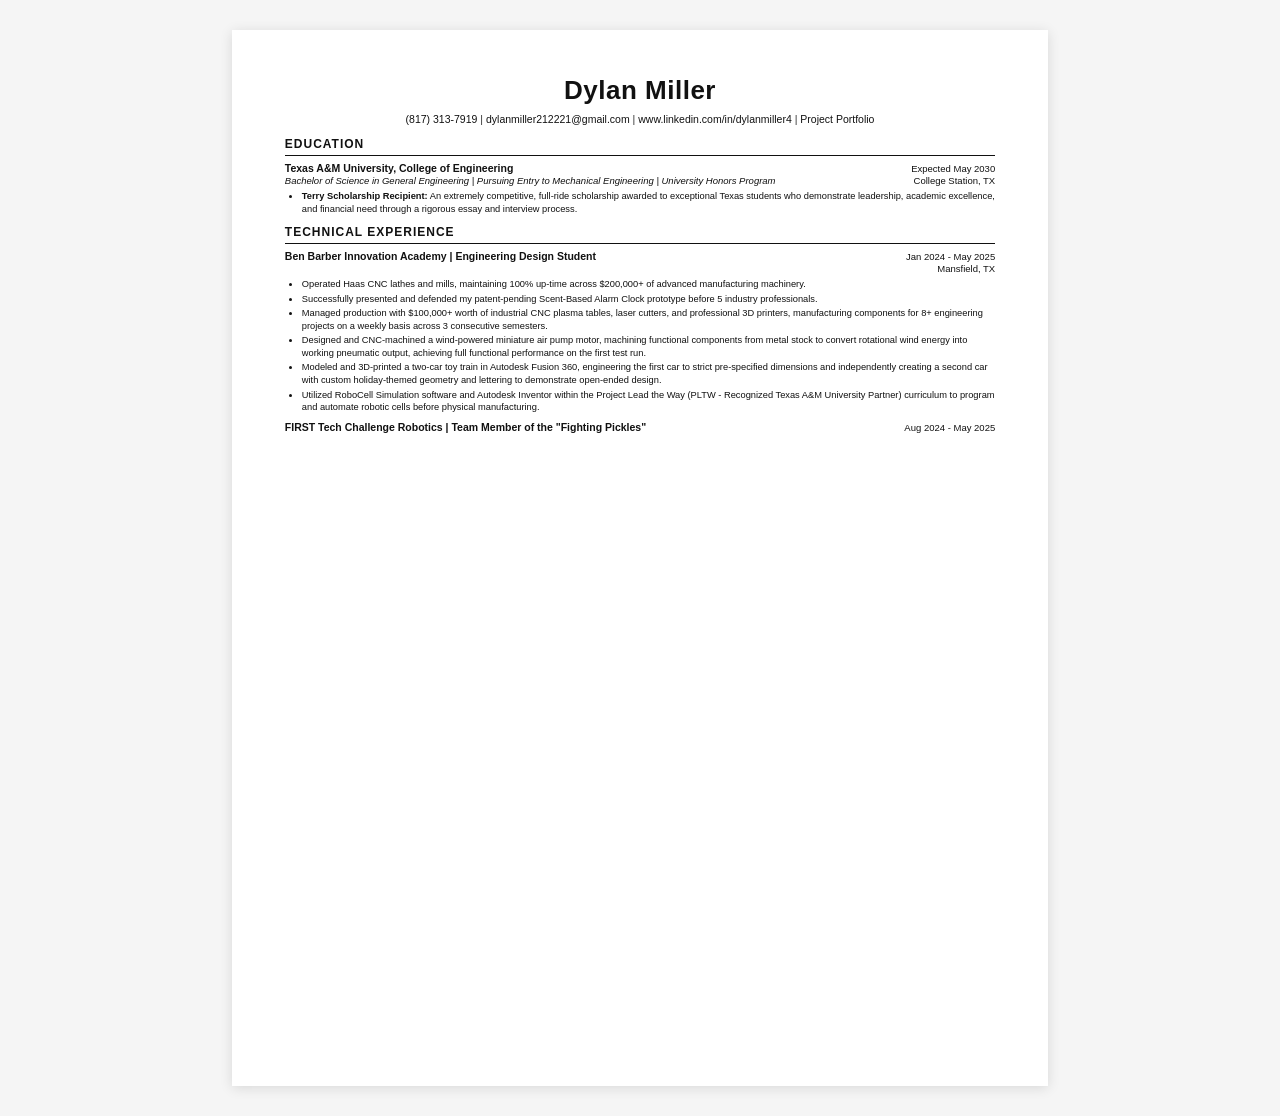
==== commit 5a0ff467: "Update resume.html" ====
--- a/resume.html
+++ b/resume.html
@@ -158,25 +158,13 @@
 <header class="header">
 <div class="name">Dylan Miller</div>
 <div class="contact">
-<a href="tel:8173137919">(817) 313-7919</a>
+<span><a href="tel:8173137919">(817) 313-7919</a></span>
 |
-<a href="mailto:dylanmiller212221@gmail.com">
-dylanmiller212221@gmail.com
-</a>
+<span><a href="mailto:dylanmiller212221@gmail.com">dylanmiller212221@gmail.com</a></span>
 |
-
-href="https://www.linkedin.com/in/dylanmiller4"
-target="_blank"
->
-www.linkedin.com/in/dylanmiller4
-</a>
+<span><a href="https://www.linkedin.com/in/dylanmiller4" target="_blank">www.linkedin.com/in/dylanmiller4</a></span>
 |
-
-class="portfolio-link"
-href="index.html"
->
-Project Portfolio
-</a>
+<span><a class="portfolio-link" href="index.html">Project Portfolio</a></span>
 </div>
 </header>
 
@@ -269,225 +257,4 @@
 </div>
 <div class="entry-subtitle">
 <div></div>
-<div class="entry-location">
-Mansfield, TX
-</div>
-</div>
-<ul>
-<li>
-Placed 9th in the FIRST Tech Challenge, an international STEM competition involving 200,000+ students across 110+ countries.
-</li>
-<li>
-Calculated exact torque requirements and mechanical advantages to optimize a 4-motor drivetrain, increasing robot
-acceleration and field velocity parameters by 15%.
-</li>
-<li>
-Designed, built, and integrated an intake and custom lift arm mechanism in Fusion 360 reducing total structural weight
-by 10%.
-</li>
-<li>
-Collaborated within a 10+ member cross-functional team to diagnose mechanical failures under tight time constraints,
-ensuring 100% hardware readiness before alliance match play.
-</li>
-<li>
-Programmed autonomous and driver-controlled robot functions in C#, improving reliability and match performance.
-</li>
-</ul>
-</div>
-
-<!-- AP PHYSICS -->
-<div class="entry">
-<div class="entry-header">
-<div class="entry-title">
-AP Physics | Team Project Member
-</div>
-<div class="entry-date">
-Aug 2024 - May 2026
-</div>
-</div>
-<div class="entry-subtitle">
-<div></div>
-<div class="entry-location">
-Mansfield, TX
-</div>
-</div>
-<ul>
-<li>
-Calibrated experimental setups, leading 15+ distinct sensor arrays, such as photogates, to capture high-frequency motion data.
-</li>
-<li>
-Conducted laboratory data analysis, applying rigorous propagation of error methods across multi-variable equations to isolate
-systematic mechanical friction from random environmental factors.
-</li>
-<li>
-Formulated, built, and tested 10+ physics projects and 20+ in-class labs, catalyzing learning from failure rather than success.
-</li>
-</ul>
-</div>
-</section>
-
-<!-- WORK EXPERIENCE -->
-<section class="section">
-<div class="section-title">WORK EXPERIENCE</div>
-
-<!-- AUTOMOTIVE -->
-<div class="entry">
-<div class="entry-header">
-<div class="entry-title">
-Family Automotive Towing & Recycling Business | Automotive Helper
-</div>
-<div class="entry-date">
-May 2023 - Aug 2026
-</div>
-</div>
-<div class="entry-subtitle">
-<div></div>
-<div class="entry-location">
-Dallas, TX
-</div>
-</div>
-<ul>
-<li>
-Managed daily operations, towing dispatch, and material handling, developing practical knowledge of business management.
-</li>
-<li>
-Diagnosed and assisted with repairs on customer and company vehicles, building 3+ years of hands-on mechanical aptitude.
-</li>
-</ul>
-</div>
-
-<!-- WALNUT CREEK LIFEGUARD -->
-<div class="entry">
-<div class="entry-header">
-<div class="entry-title">
-Walnut Creek Country Club | Head Lifeguard
-</div>
-<div class="entry-date">
-May 2025 - Sept 2025 & May 2026 - Aug 2026
-</div>
-</div>
-<div class="entry-subtitle">
-<div></div>
-<div class="entry-location">
-Mansfield, TX
-</div>
-</div>
-<ul>
-<li>
-Promoted to Head Lifeguard by demonstrating consistent leadership and performance in a high-responsibility environment.
-</li>
-<li>
-Interviewed, hired, and mentored 30+ lifeguards while ensuring compliance with safety and city regulations.
-</li>
-<li>
-Fabricated a systematic inspection process to identify and resolve 15+ pool safety and equipment compliance issues.
-</li>
-</ul>
-</div>
-
-<!-- LIFETIME FITNESS LIFEGUARD -->
-<div class="entry">
-<div class="entry-header">
-<div class="entry-title">
-Lifetime Fitness | Lifeguard
-</div>
-<div class="entry-date">
-May 2025 - July 2026
-</div>
-</div>
-<div class="entry-subtitle">
-<div></div>
-<div class="entry-location">
-Mansfield, TX
-</div>
-</div>
-<ul>
-<li>
-Monitored and recorded temperature, pH, and chemical balance data across $250,000+ of pool filtration and treatment systems.
-</li>
-<li>
-Recognized as a unanimous Service Champion and leading candidate for Lifeguard Supervisor while training 7 new lifeguards.
-</li>
-</ul>
-</div>
-</section>
-
-<!-- LEADERSHIP EXPERIENCE -->
-<section class="section">
-<div class="section-title">LEADERSHIP EXPERIENCE</div>
-
-<!-- NHS -->
-<div class="entry">
-<div class="entry-header">
-<div class="entry-title">
-National Honor Society | Vice President and Treasurer
-</div>
-<div class="entry-date">
-May 2024 - May 2026
-</div>
-</div>
-<div class="entry-subtitle">
-<div></div>
-<div class="entry-location">
-Mansfield, TX
-</div>
-</div>
-<ul>
-<li>
-Completed 90+ community-service hours while directing service initiatives and chapter operations for 100+ members.
-</li>
-<li>
-Executed a record-breaking canned food drive that achieved a 33% higher contribution rate and 10,000+ can donation.
-</li>
-<li>
-Conducted outreach to local and chain restaurants such as Chick-Fil-A, securing a 50% donation success rate for events.
-</li>
-</ul>
-</div>
-
-<!-- SOCCER -->
-<div class="entry">
-<div class="entry-header">
-<div class="entry-title">
-Soccer | Varsity and Club Co-Captain
-</div>
-<div class="entry-date">
-Aug 2022 - May 2026
-</div>
-</div>
-<div class="entry-subtitle">
-<div></div>
-<div class="entry-location">
-Mansfield/Arlington, TX
-</div>
-</div>
-<ul>
-<li>
-Cultivated communication and collaborative problem-solving skills by coordinating with a wide spectrum of teammates.
-</li>
-<li>
-Analyzed opponents' strategies to model and set examples for teammates in extreme environments.
-</li>
-</ul>
-</div>
-</section>
-
-<!-- PROFESSIONAL DEVELOPMENT -->
-<section class="section">
-<div class="section-title">PROFESSIONAL DEVELOPMENT</div>
-<div class="development">
-<strong>Certifications:</strong>
-Autodesk Fusion 360 Associate, America's Cutting Edge (ACE) CNC,
-OSHA 10-Hour General Industry, StarGuard Elite Adult First Aid/CPR/AED.
-</div>
-<div class="development">
-<strong>Competencies:</strong>
-Project Management, Mechanical Design, Engineering Problem Solving, Design Iteration, Technical Communication,
-Leadership, Collaboration, Public Speaking, Attention to Detail, Time Management, Adaptability, Customer Service,
-Microsoft 365.
-</div>
-</section>
-
-</main>
-</body>
-</html>
+<div
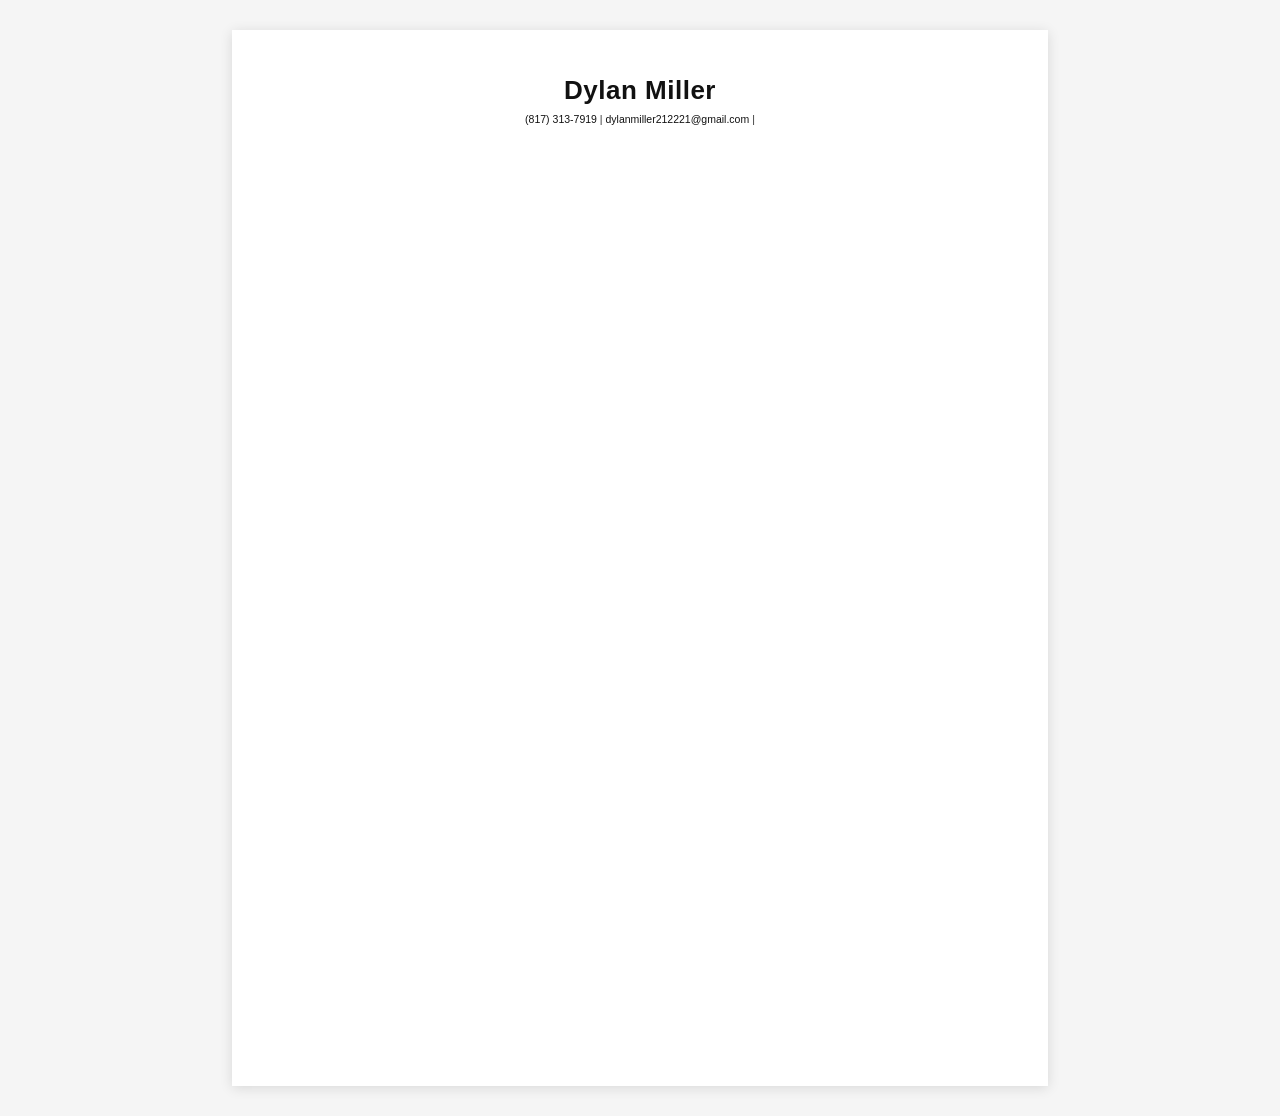
==== commit ea50873c: "Update resume.html" ====
--- a/resume.html
+++ b/resume.html
@@ -162,99 +162,4 @@
 |
 <span><a href="mailto:dylanmiller212221@gmail.com">dylanmiller212221@gmail.com</a></span>
 |
-<span><a href="https://www.linkedin.com/in/dylanmiller4" target="_blank">www.linkedin.com/in/dylanmiller4</a></span>
-|
-<span><a class="portfolio-link" href="index.html">Project Portfolio</a></span>
-</div>
-</header>
-
-<!-- EDUCATION -->
-<section class="section">
-<div class="section-title">EDUCATION</div>
-<div class="entry">
-<div class="entry-header">
-<div class="entry-title">
-Texas A&M University, College of Engineering
-</div>
-<div class="entry-date">
-Expected May 2030
-</div>
-</div>
-<div class="entry-subtitle">
-<div>
-Bachelor of Science in General Engineering | Pursuing Entry to Mechanical Engineering | University Honors Program
-</div>
-<div class="entry-location">
-College Station, TX
-</div>
-</div>
-<ul>
-<li>
-<strong>Terry Scholarship Recipient:</strong>
-An extremely competitive, full-ride scholarship awarded to exceptional Texas students who demonstrate leadership,
-academic excellence, and financial need through a rigorous essay and interview process.
-</li>
-</ul>
-</div>
-</section>
-
-<!-- TECHNICAL EXPERIENCE -->
-<section class="section">
-<div class="section-title">TECHNICAL EXPERIENCE</div>
-
-<!-- BEN BARBER -->
-<div class="entry">
-<div class="entry-header">
-<div class="entry-title">
-Ben Barber Innovation Academy | Engineering Design Student
-</div>
-<div class="entry-date">
-Jan 2024 - May 2025
-</div>
-</div>
-<div class="entry-subtitle">
-<div></div>
-<div class="entry-location">
-Mansfield, TX
-</div>
-</div>
-<ul>
-<li>
-Operated Haas CNC lathes and mills, maintaining 100% up-time across $200,000+ of advanced manufacturing machinery.
-</li>
-<li>
-Successfully presented and defended my patent-pending Scent-Based Alarm Clock prototype before 5 industry professionals.
-</li>
-<li>
-Managed production with $100,000+ worth of industrial CNC plasma tables, laser cutters, and professional 3D printers,
-manufacturing components for 8+ engineering projects on a weekly basis across 3 consecutive semesters.
-</li>
-<li>
-Designed and CNC-machined a wind-powered miniature air pump motor, machining functional components from metal stock
-to convert rotational wind energy into working pneumatic output, achieving full functional performance on the first test run.
-</li>
-<li>
-Modeled and 3D-printed a two-car toy train in Autodesk Fusion 360, engineering the first car to strict pre-specified
-dimensions and independently creating a second car with custom holiday-themed geometry and lettering to demonstrate
-open-ended design.
-</li>
-<li>
-Utilized RoboCell Simulation software and Autodesk Inventor within the Project Lead the Way (PLTW - Recognized Texas A&M
-University Partner) curriculum to program and automate robotic cells before physical manufacturing.
-</li>
-</ul>
-</div>
-
-<!-- FTC ROBOTICS -->
-<div class="entry">
-<div class="entry-header">
-<div class="entry-title">
-FIRST Tech Challenge Robotics | Team Member of the "Fighting Pickles"
-</div>
-<div class="entry-date">
-Aug 2024 - May 2025
-</div>
-</div>
-<div class="entry-subtitle">
-<div></div>
-<div
+<span><a
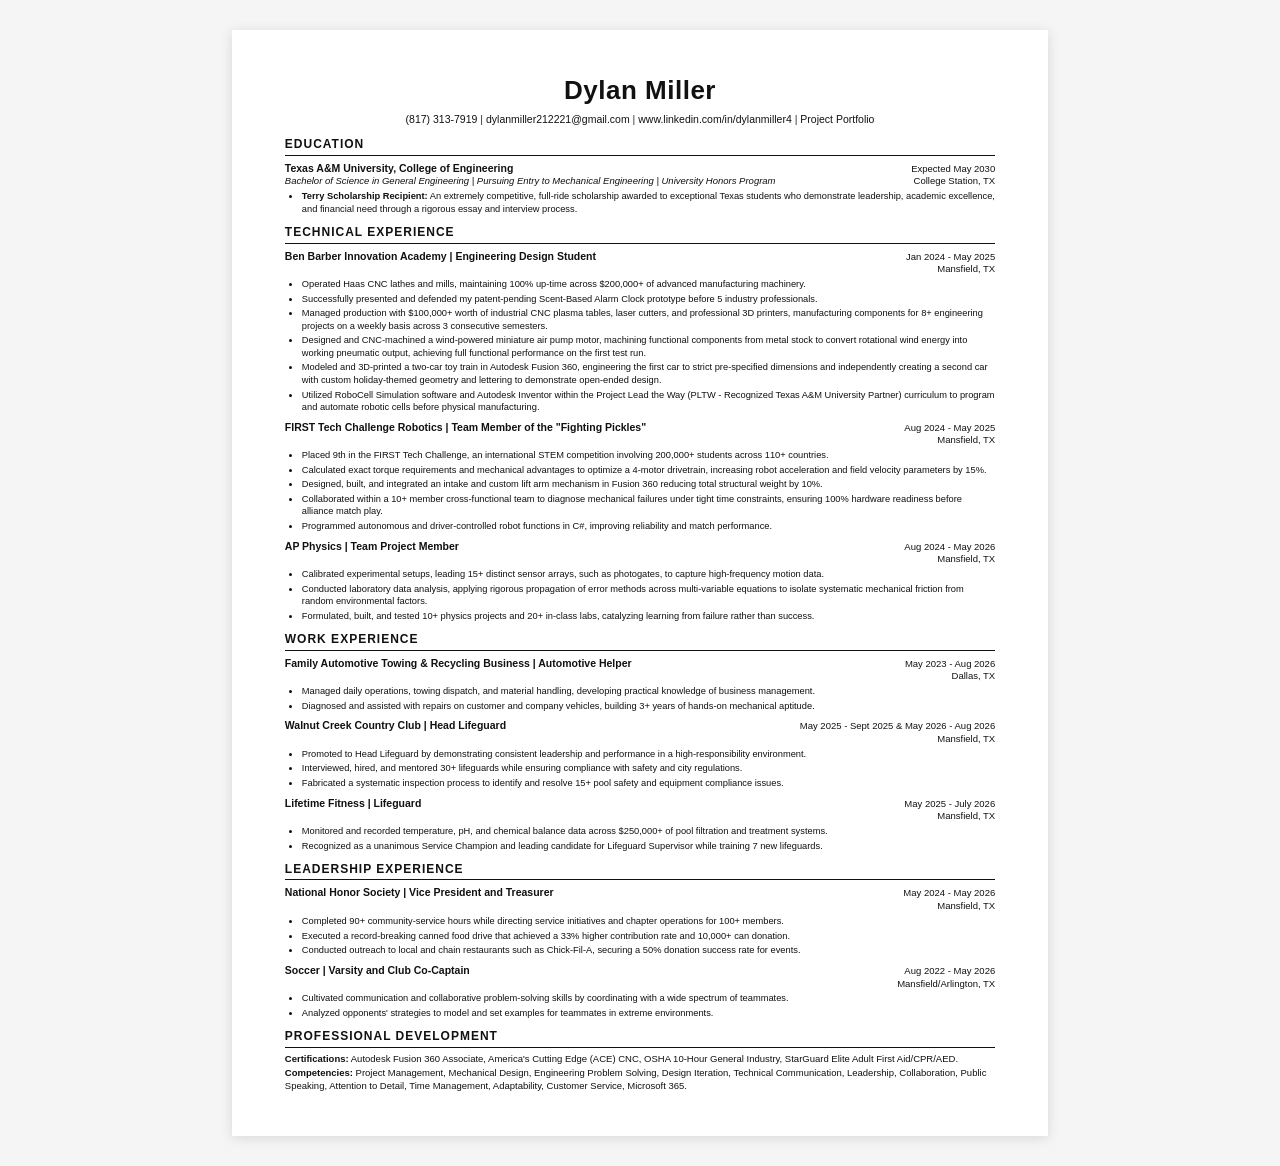
==== commit 6d2c07bb: "Update resume.html" ====
--- a/resume.html
+++ b/resume.html
@@ -162,4 +162,320 @@
 |
 <span><a href="mailto:dylanmiller212221@gmail.com">dylanmiller212221@gmail.com</a></span>
 |
-<span><a
+<span><a href="https://www.linkedin.com/in/dylanmiller4" target="_blank">www.linkedin.com/in/dylanmiller4</a></span>
+|
+<span><a class="portfolio-link" href="index.html">Project Portfolio</a></span>
+</div>
+</header>
+
+<!-- EDUCATION -->
+<section class="section">
+<div class="section-title">EDUCATION</div>
+<div class="entry">
+<div class="entry-header">
+<div class="entry-title">
+Texas A&M University, College of Engineering
+</div>
+<div class="entry-date">
+Expected May 2030
+</div>
+</div>
+<div class="entry-subtitle">
+<div>
+Bachelor of Science in General Engineering | Pursuing Entry to Mechanical Engineering | University Honors Program
+</div>
+<div class="entry-location">
+College Station, TX
+</div>
+</div>
+<ul>
+<li>
+<strong>Terry Scholarship Recipient:</strong>
+An extremely competitive, full-ride scholarship awarded to exceptional Texas students who demonstrate leadership,
+academic excellence, and financial need through a rigorous essay and interview process.
+</li>
+</ul>
+</div>
+</section>
+
+<!-- TECHNICAL EXPERIENCE -->
+<section class="section">
+<div class="section-title">TECHNICAL EXPERIENCE</div>
+
+<!-- BEN BARBER -->
+<div class="entry">
+<div class="entry-header">
+<div class="entry-title">
+Ben Barber Innovation Academy | Engineering Design Student
+</div>
+<div class="entry-date">
+Jan 2024 - May 2025
+</div>
+</div>
+<div class="entry-subtitle">
+<div></div>
+<div class="entry-location">
+Mansfield, TX
+</div>
+</div>
+<ul>
+<li>
+Operated Haas CNC lathes and mills, maintaining 100% up-time across $200,000+ of advanced manufacturing machinery.
+</li>
+<li>
+Successfully presented and defended my patent-pending Scent-Based Alarm Clock prototype before 5 industry professionals.
+</li>
+<li>
+Managed production with $100,000+ worth of industrial CNC plasma tables, laser cutters, and professional 3D printers,
+manufacturing components for 8+ engineering projects on a weekly basis across 3 consecutive semesters.
+</li>
+<li>
+Designed and CNC-machined a wind-powered miniature air pump motor, machining functional components from metal stock
+to convert rotational wind energy into working pneumatic output, achieving full functional performance on the first test run.
+</li>
+<li>
+Modeled and 3D-printed a two-car toy train in Autodesk Fusion 360, engineering the first car to strict pre-specified
+dimensions and independently creating a second car with custom holiday-themed geometry and lettering to demonstrate
+open-ended design.
+</li>
+<li>
+Utilized RoboCell Simulation software and Autodesk Inventor within the Project Lead the Way (PLTW - Recognized Texas A&M
+University Partner) curriculum to program and automate robotic cells before physical manufacturing.
+</li>
+</ul>
+</div>
+
+<!-- FTC ROBOTICS -->
+<div class="entry">
+<div class="entry-header">
+<div class="entry-title">
+FIRST Tech Challenge Robotics | Team Member of the "Fighting Pickles"
+</div>
+<div class="entry-date">
+Aug 2024 - May 2025
+</div>
+</div>
+<div class="entry-subtitle">
+<div></div>
+<div class="entry-location">
+Mansfield, TX
+</div>
+</div>
+<ul>
+<li>
+Placed 9th in the FIRST Tech Challenge, an international STEM competition involving 200,000+ students across 110+ countries.
+</li>
+<li>
+Calculated exact torque requirements and mechanical advantages to optimize a 4-motor drivetrain, increasing robot
+acceleration and field velocity parameters by 15%.
+</li>
+<li>
+Designed, built, and integrated an intake and custom lift arm mechanism in Fusion 360 reducing total structural weight
+by 10%.
+</li>
+<li>
+Collaborated within a 10+ member cross-functional team to diagnose mechanical failures under tight time constraints,
+ensuring 100% hardware readiness before alliance match play.
+</li>
+<li>
+Programmed autonomous and driver-controlled robot functions in C#, improving reliability and match performance.
+</li>
+</ul>
+</div>
+
+<!-- AP PHYSICS -->
+<div class="entry">
+<div class="entry-header">
+<div class="entry-title">
+AP Physics | Team Project Member
+</div>
+<div class="entry-date">
+Aug 2024 - May 2026
+</div>
+</div>
+<div class="entry-subtitle">
+<div></div>
+<div class="entry-location">
+Mansfield, TX
+</div>
+</div>
+<ul>
+<li>
+Calibrated experimental setups, leading 15+ distinct sensor arrays, such as photogates, to capture high-frequency motion data.
+</li>
+<li>
+Conducted laboratory data analysis, applying rigorous propagation of error methods across multi-variable equations to isolate
+systematic mechanical friction from random environmental factors.
+</li>
+<li>
+Formulated, built, and tested 10+ physics projects and 20+ in-class labs, catalyzing learning from failure rather than success.
+</li>
+</ul>
+</div>
+</section>
+
+<!-- WORK EXPERIENCE -->
+<section class="section">
+<div class="section-title">WORK EXPERIENCE</div>
+
+<!-- AUTOMOTIVE -->
+<div class="entry">
+<div class="entry-header">
+<div class="entry-title">
+Family Automotive Towing & Recycling Business | Automotive Helper
+</div>
+<div class="entry-date">
+May 2023 - Aug 2026
+</div>
+</div>
+<div class="entry-subtitle">
+<div></div>
+<div class="entry-location">
+Dallas, TX
+</div>
+</div>
+<ul>
+<li>
+Managed daily operations, towing dispatch, and material handling, developing practical knowledge of business management.
+</li>
+<li>
+Diagnosed and assisted with repairs on customer and company vehicles, building 3+ years of hands-on mechanical aptitude.
+</li>
+</ul>
+</div>
+
+<!-- WALNUT CREEK LIFEGUARD -->
+<div class="entry">
+<div class="entry-header">
+<div class="entry-title">
+Walnut Creek Country Club | Head Lifeguard
+</div>
+<div class="entry-date">
+May 2025 - Sept 2025 & May 2026 - Aug 2026
+</div>
+</div>
+<div class="entry-subtitle">
+<div></div>
+<div class="entry-location">
+Mansfield, TX
+</div>
+</div>
+<ul>
+<li>
+Promoted to Head Lifeguard by demonstrating consistent leadership and performance in a high-responsibility environment.
+</li>
+<li>
+Interviewed, hired, and mentored 30+ lifeguards while ensuring compliance with safety and city regulations.
+</li>
+<li>
+Fabricated a systematic inspection process to identify and resolve 15+ pool safety and equipment compliance issues.
+</li>
+</ul>
+</div>
+
+<!-- LIFETIME FITNESS LIFEGUARD -->
+<div class="entry">
+<div class="entry-header">
+<div class="entry-title">
+Lifetime Fitness | Lifeguard
+</div>
+<div class="entry-date">
+May 2025 - July 2026
+</div>
+</div>
+<div class="entry-subtitle">
+<div></div>
+<div class="entry-location">
+Mansfield, TX
+</div>
+</div>
+<ul>
+<li>
+Monitored and recorded temperature, pH, and chemical balance data across $250,000+ of pool filtration and treatment systems.
+</li>
+<li>
+Recognized as a unanimous Service Champion and leading candidate for Lifeguard Supervisor while training 7 new lifeguards.
+</li>
+</ul>
+</div>
+</section>
+
+<!-- LEADERSHIP EXPERIENCE -->
+<section class="section">
+<div class="section-title">LEADERSHIP EXPERIENCE</div>
+
+<!-- NHS -->
+<div class="entry">
+<div class="entry-header">
+<div class="entry-title">
+National Honor Society | Vice President and Treasurer
+</div>
+<div class="entry-date">
+May 2024 - May 2026
+</div>
+</div>
+<div class="entry-subtitle">
+<div></div>
+<div class="entry-location">
+Mansfield, TX
+</div>
+</div>
+<ul>
+<li>
+Completed 90+ community-service hours while directing service initiatives and chapter operations for 100+ members.
+</li>
+<li>
+Executed a record-breaking canned food drive that achieved a 33% higher contribution rate and 10,000+ can donation.
+</li>
+<li>
+Conducted outreach to local and chain restaurants such as Chick-Fil-A, securing a 50% donation success rate for events.
+</li>
+</ul>
+</div>
+
+<!-- SOCCER -->
+<div class="entry">
+<div class="entry-header">
+<div class="entry-title">
+Soccer | Varsity and Club Co-Captain
+</div>
+<div class="entry-date">
+Aug 2022 - May 2026
+</div>
+</div>
+<div class="entry-subtitle">
+<div></div>
+<div class="entry-location">
+Mansfield/Arlington, TX
+</div>
+</div>
+<ul>
+<li>
+Cultivated communication and collaborative problem-solving skills by coordinating with a wide spectrum of teammates.
+</li>
+<li>
+Analyzed opponents' strategies to model and set examples for teammates in extreme environments.
+</li>
+</ul>
+</div>
+</section>
+
+<!-- PROFESSIONAL DEVELOPMENT -->
+<section class="section">
+<div class="section-title">PROFESSIONAL DEVELOPMENT</div>
+<div class="development">
+<strong>Certifications:</strong>
+Autodesk Fusion 360 Associate, America's Cutting Edge (ACE) CNC,
+OSHA 10-Hour General Industry, StarGuard Elite Adult First Aid/CPR/AED.
+</div>
+<div class="development">
+<strong>Competencies:</strong>
+Project Management, Mechanical Design, Engineering Problem Solving, Design Iteration, Technical Communication,
+Leadership, Collaboration, Public Speaking, Attention to Detail, Time Management, Adaptability, Customer Service,
+Microsoft 365.
+</div>
+</section>
+
+</main>
+</body>
+</html>
